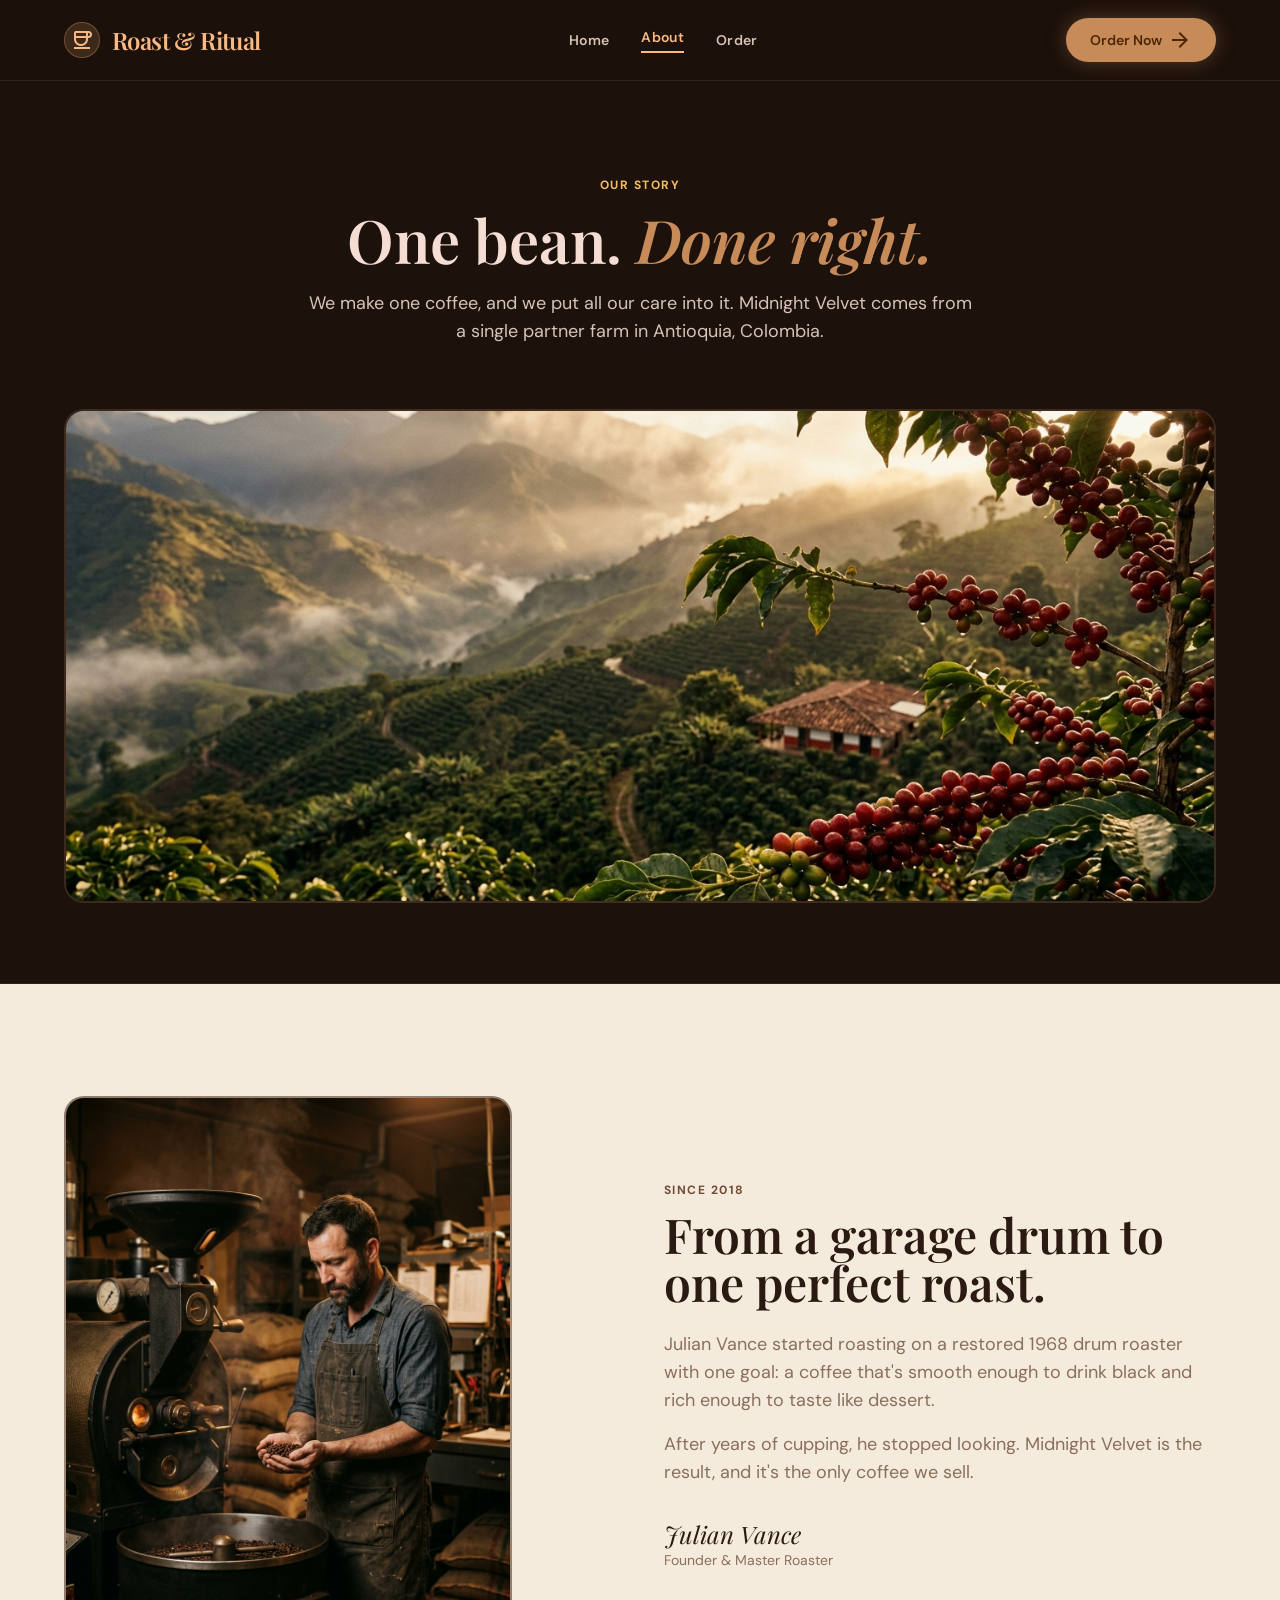
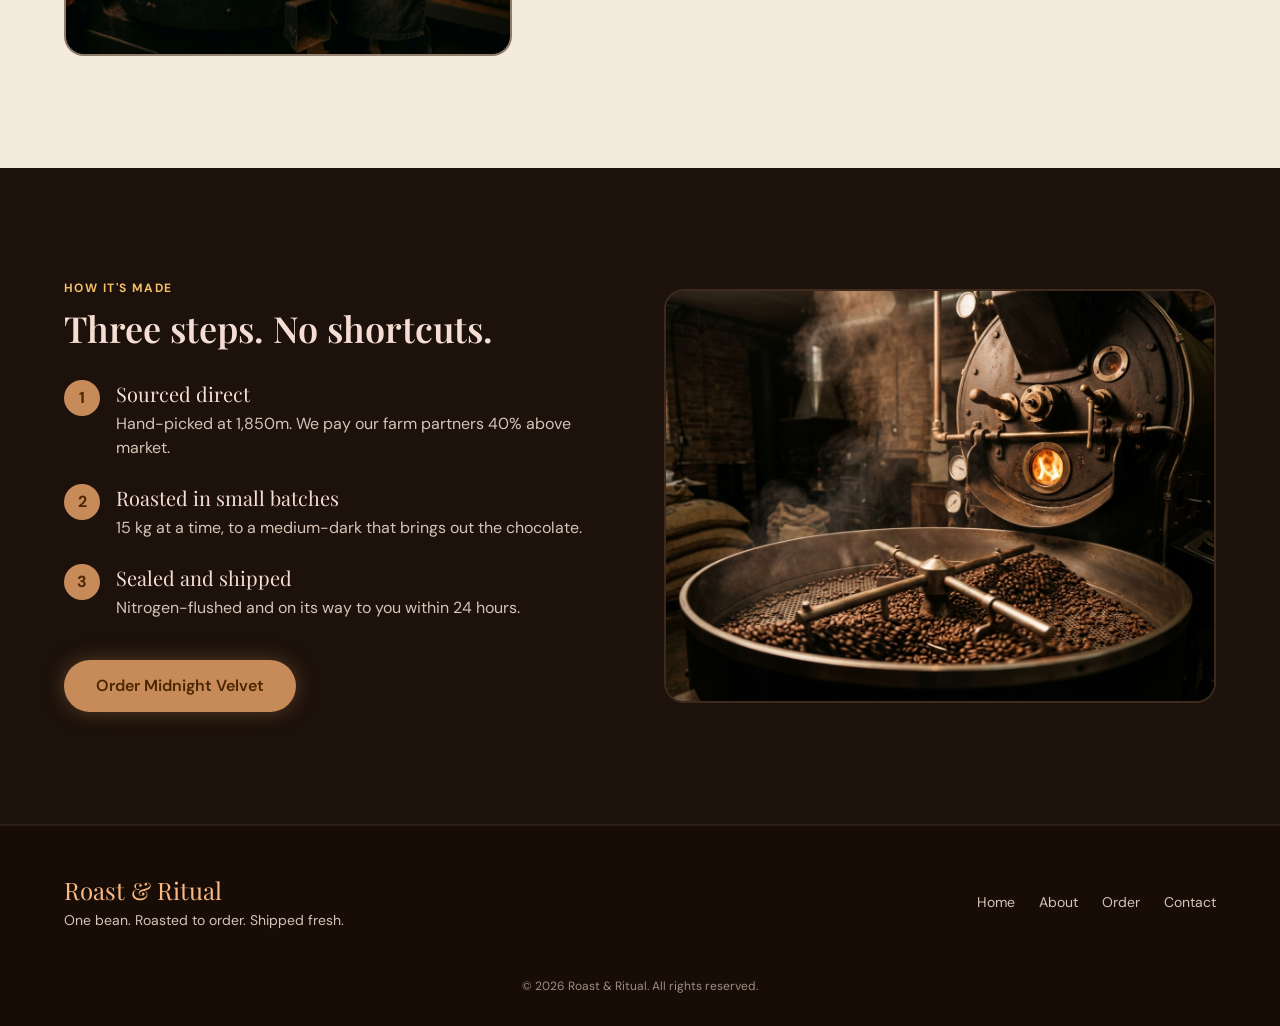
==== about.html @ 8981708a "abotu-page" ====
<!DOCTYPE html>
<html class="dark" lang="en">
<head>
  <meta charset="utf-8"/>
  <meta name="viewport" content="width=device-width, initial-scale=1.0"/>
  <title>About — Roast & Ritual</title>
  <meta name="description" content="The story behind Midnight Velvet: one farm partnership in Antioquia, Colombia, roasted in small batches."/>
  <link rel="preconnect" href="https://fonts.googleapis.com"/>
  <link rel="preconnect" href="https://fonts.gstatic.com" crossorigin=""/>
  <link href="https://fonts.googleapis.com/css2?family=DM+Sans:opsz,wght@9..40,400..700&amp;family=Playfair+Display:ital,wght@0,400..800;1,400..800&amp;display=swap" rel="stylesheet"/>
  <link href="https://fonts.googleapis.com/css2?family=Material+Symbols+Outlined:wght,FILL@100..700,0..1&amp;display=swap" rel="stylesheet"/>
  <link rel="stylesheet" href="css/styles.css"/>
  <script>document.documentElement.classList.add("js")</script>
</head>
<body class="bg-surface text-on-surface antialiased overflow-x-hidden">

  <header class="sticky top-0 z-50 bg-surface/85 backdrop-blur-md border-b border-outline-variant/40">
    <div class="max-w-[1200px] mx-auto px-6 h-20 flex items-center justify-between">
      <a class="flex items-center gap-3" href="index.html" aria-label="Roast &amp; Ritual home">
        <span class="w-9 h-9 rounded-full bg-primary-container/20 border border-primary-container/40 flex items-center justify-center">
          <span class="material-symbols-outlined text-primary text-2xl" aria-hidden="true">coffee</span>
        </span>
        <span class="font-serif text-2xl text-primary font-semibold tracking-tight">Roast &amp; Ritual</span>
      </a>
      <nav class="hidden md:flex items-center gap-8 text-sm font-semibold tracking-wide" aria-label="Main">
        <a class="text-on-surface-variant hover:text-secondary transition-colors" href="index.html">Home</a>
        <a class="text-primary border-b-2 border-primary pb-1" href="about.html" aria-current="page">About</a>
        <a class="text-on-surface-variant hover:text-secondary transition-colors" href="order.html">Order</a>
      </nav>
      <div class="flex items-center gap-3">
        <a class="hidden sm:flex bg-primary-container text-on-primary-container text-sm font-semibold px-6 py-2.5 rounded-full hover:bg-secondary transition-colors shadow-glow items-center gap-1.5" href="order.html">
          Order Now <span class="material-symbols-outlined text-base" aria-hidden="true">arrow_forward</span>
        </a>
        <button id="mobile-menu-btn" class="md:hidden p-2 text-on-surface-variant" aria-label="Open menu" aria-expanded="false" aria-controls="mobile-menu">
          <span class="material-symbols-outlined text-2xl" aria-hidden="true">menu</span>
        </button>
      </div>
    </div>
    <div id="mobile-menu" class="hidden md:hidden border-t border-outline-variant/40 px-6 pb-4 text-base font-semibold">
      <a class="block py-3 text-on-surface-variant" href="index.html">Home</a>
      <a class="block py-3 text-primary" href="about.html">About</a>
      <a class="block py-3 text-on-surface-variant" href="order.html">Order</a>
      <a class="mt-2 block text-center bg-primary-container text-on-primary-container px-6 py-3 rounded-full" href="order.html">Order Now</a>
    </div>
  </header>

  <main>
    <!-- HERO · Asset 1 -->
    <section class="border-b border-outline-variant/30">
      <div class="max-w-[1200px] mx-auto px-6 pt-16 lg:pt-24 pb-16 text-center reveal">
        <p class="text-xs font-bold tracking-[0.12em] uppercase text-secondary">Our story</p>
        <h1 class="font-serif text-5xl lg:text-6xl font-semibold mt-4">One bean. <em class="text-primary-container">Done right.</em></h1>
        <p class="text-lg text-on-surface-variant mt-5 max-w-2xl mx-auto">We make one coffee, and we put all our care into it. Midnight Velvet comes from a single partner farm in Antioquia, Colombia.</p>
      </div>
      <div class="max-w-[1200px] mx-auto px-6 pb-20 reveal">
        <div class="asset-slot aspect-[16/9] lg:aspect-[21/9] " data-asset="about-origin.jpg">
          <span class="asset-label"><span class="material-symbols-outlined" aria-hidden="true">landscape</span>[ASSET: about-origin.jpg]</span>
          <img class="asset-media" src="assets/about-origin.jpg" alt="Coffee farm in Antioquia, Colombia" loading="lazy"/>
        </div>
      </div>
    </section>

    <!-- STORY · Asset 2 -->
    <section class="bg-latte-cream text-deep-roast">
      <div class="max-w-[1200px] mx-auto px-6 py-20 lg:py-28 grid lg:grid-cols-2 gap-12 items-center">
        <div class="reveal">
          <div class="asset-slot aspect-[4/5] max-w-md mx-auto lg:mx-0 " data-asset="about-founder.jpg">
          <span class="asset-label"><span class="material-symbols-outlined" aria-hidden="true">person</span>[ASSET: about-founder.jpg]</span>
          <img class="asset-media" src="assets/about-founder.jpg" alt="Julian Vance, founder and master roaster" loading="lazy"/>
        </div>
        </div>
        <div class="reveal">
          <p class="text-xs font-bold tracking-[0.12em] uppercase text-mocha-brown">Since 2018</p>
          <h2 class="font-serif text-4xl lg:text-5xl font-semibold mt-3">From a garage drum to one perfect roast.</h2>
          <p class="mt-6 text-muted-mocha text-lg">Julian Vance started roasting on a restored 1968 drum roaster with one goal: a coffee that's smooth enough to drink black and rich enough to taste like dessert.</p>
          <p class="mt-4 text-muted-mocha text-lg">After years of cupping, he stopped looking. Midnight Velvet is the result, and it's the only coffee we sell.</p>
          <p class="font-serif italic text-2xl mt-8">Julian Vance</p>
          <p class="text-sm text-muted-mocha">Founder &amp; Master Roaster</p>
        </div>
      </div>
    </section>

    <!-- PROCESS · Asset 3 -->
    <section class="border-b border-outline-variant/30">
      <div class="max-w-[1200px] mx-auto px-6 py-20 lg:py-28 grid lg:grid-cols-2 gap-12 items-center">
        <div class="reveal lg:order-2">
          <div class="asset-slot aspect-[4/3] " data-asset="about-roast.jpg">
          <span class="asset-label"><span class="material-symbols-outlined" aria-hidden="true">local_fire_department</span>[ASSET: about-roast.jpg]</span>
          <img class="asset-media" src="assets/about-roast.jpg" alt="Freshly roasted beans in the drum roaster cooling tray" loading="lazy"/>
        </div>
        </div>
        <div class="reveal lg:order-1">
          <p class="text-xs font-bold tracking-[0.12em] uppercase text-secondary">How it's made</p>
          <h2 class="font-serif text-4xl font-semibold mt-3">Three steps. No shortcuts.</h2>
          <ol class="mt-8 space-y-6">
            <li class="flex gap-4"><span class="w-9 h-9 shrink-0 rounded-full bg-primary-container text-on-primary-container font-bold flex items-center justify-center">1</span><div><h3 class="font-serif text-xl">Sourced direct</h3><p class="text-on-surface-variant mt-1">Hand-picked at 1,850m. We pay our farm partners 40% above market.</p></div></li>
            <li class="flex gap-4"><span class="w-9 h-9 shrink-0 rounded-full bg-primary-container text-on-primary-container font-bold flex items-center justify-center">2</span><div><h3 class="font-serif text-xl">Roasted in small batches</h3><p class="text-on-surface-variant mt-1">15 kg at a time, to a medium-dark that brings out the chocolate.</p></div></li>
            <li class="flex gap-4"><span class="w-9 h-9 shrink-0 rounded-full bg-primary-container text-on-primary-container font-bold flex items-center justify-center">3</span><div><h3 class="font-serif text-xl">Sealed and shipped</h3><p class="text-on-surface-variant mt-1">Nitrogen-flushed and on its way to you within 24 hours.</p></div></li>
          </ol>
          <a class="inline-flex mt-10 bg-primary-container text-on-primary-container font-semibold px-8 py-3.5 rounded-full hover:bg-secondary transition-colors shadow-glow" href="order.html">Order Midnight Velvet</a>
        </div>
      </div>
    </section>
  </main>

  <footer class="bg-surface-container-lowest border-t border-outline-variant/30">
    <div class="max-w-[1200px] mx-auto px-6 py-12 flex flex-col md:flex-row gap-8 md:items-center md:justify-between">
      <div>
        <p class="font-serif text-2xl text-primary">Roast &amp; Ritual</p>
        <p class="text-sm text-on-surface-variant mt-1">One bean. Roasted to order. Shipped fresh.</p>
      </div>
      <nav class="flex gap-6 text-sm text-on-surface-variant" aria-label="Footer">
        <a class="hover:text-secondary" href="index.html">Home</a>
        <a class="hover:text-secondary" href="about.html">About</a>
        <a class="hover:text-secondary" href="order.html">Order</a>
        <a class="hover:text-secondary" href="mailto:hello@roastandritual.com">Contact</a>
      </nav>
    </div>
    <p class="text-center text-xs text-outline pb-8">© <span data-year>2026</span> Roast &amp; Ritual. All rights reserved.</p>
  </footer>
  <script src="js/main.js"></script>
</body>
</html>
---- css/styles.css ----
*,:after,:before{--tw-border-spacing-x:0;--tw-border-spacing-y:0;--tw-translate-x:0;--tw-translate-y:0;--tw-rotate:0;--tw-skew-x:0;--tw-skew-y:0;--tw-scale-x:1;--tw-scale-y:1;--tw-pan-x: ;--tw-pan-y: ;--tw-pinch-zoom: ;--tw-scroll-snap-strictness:proximity;--tw-gradient-from-position: ;--tw-gradient-via-position: ;--tw-gradient-to-position: ;--tw-ordinal: ;--tw-slashed-zero: ;--tw-numeric-figure: ;--tw-numeric-spacing: ;--tw-numeric-fraction: ;--tw-ring-inset: ;--tw-ring-offset-width:0px;--tw-ring-offset-color:#fff;--tw-ring-color:rgba(59,130,246,.5);--tw-ring-offset-shadow:0 0 #0000;--tw-ring-shadow:0 0 #0000;--tw-shadow:0 0 #0000;--tw-shadow-colored:0 0 #0000;--tw-blur: ;--tw-brightness: ;--tw-contrast: ;--tw-grayscale: ;--tw-hue-rotate: ;--tw-invert: ;--tw-saturate: ;--tw-sepia: ;--tw-drop-shadow: ;--tw-backdrop-blur: ;--tw-backdrop-brightness: ;--tw-backdrop-contrast: ;--tw-backdrop-grayscale: ;--tw-backdrop-hue-rotate: ;--tw-backdrop-invert: ;--tw-backdrop-opacity: ;--tw-backdrop-saturate: ;--tw-backdrop-sepia: ;--tw-contain-size: ;--tw-contain-layout: ;--tw-contain-paint: ;--tw-contain-style: }::backdrop{--tw-border-spacing-x:0;--tw-border-spacing-y:0;--tw-translate-x:0;--tw-translate-y:0;--tw-rotate:0;--tw-skew-x:0;--tw-skew-y:0;--tw-scale-x:1;--tw-scale-y:1;--tw-pan-x: ;--tw-pan-y: ;--tw-pinch-zoom: ;--tw-scroll-snap-strictness:proximity;--tw-gradient-from-position: ;--tw-gradient-via-position: ;--tw-gradient-to-position: ;--tw-ordinal: ;--tw-slashed-zero: ;--tw-numeric-figure: ;--tw-numeric-spacing: ;--tw-numeric-fraction: ;--tw-ring-inset: ;--tw-ring-offset-width:0px;--tw-ring-offset-color:#fff;--tw-ring-color:rgba(59,130,246,.5);--tw-ring-offset-shadow:0 0 #0000;--tw-ring-shadow:0 0 #0000;--tw-shadow:0 0 #0000;--tw-shadow-colored:0 0 #0000;--tw-blur: ;--tw-brightness: ;--tw-contrast: ;--tw-grayscale: ;--tw-hue-rotate: ;--tw-invert: ;--tw-saturate: ;--tw-sepia: ;--tw-drop-shadow: ;--tw-backdrop-blur: ;--tw-backdrop-brightness: ;--tw-backdrop-contrast: ;--tw-backdrop-grayscale: ;--tw-backdrop-hue-rotate: ;--tw-backdrop-invert: ;--tw-backdrop-opacity: ;--tw-backdrop-saturate: ;--tw-backdrop-sepia: ;--tw-contain-size: ;--tw-contain-layout: ;--tw-contain-paint: ;--tw-contain-style: }/*! tailwindcss v3.4.19 | MIT License | https://tailwindcss.com*/*,:after,:before{box-sizing:border-box;border:0 solid #e5e7eb}:after,:before{--tw-content:""}:host,html{line-height:1.5;-webkit-text-size-adjust:100%;-moz-tab-size:4;-o-tab-size:4;tab-size:4;font-family:DM Sans,sans-serif;font-feature-settings:normal;font-variation-settings:normal;-webkit-tap-highlight-color:transparent}body{margin:0;line-height:inherit}hr{height:0;color:inherit;border-top-width:1px}abbr:where([title]){-webkit-text-decoration:underline dotted;text-decoration:underline dotted}h1,h2,h3,h4,h5,h6{font-size:inherit;font-weight:inherit}a{color:inherit;text-decoration:inherit}b,strong{font-weight:bolder}code,kbd,pre,samp{font-family:ui-monospace,SFMono-Regular,Menlo,Monaco,Consolas,Liberation Mono,Courier New,monospace;font-feature-settings:normal;font-variation-settings:normal;font-size:1em}small{font-size:80%}sub,sup{font-size:75%;line-height:0;position:relative;vertical-align:baseline}sub{bottom:-.25em}sup{top:-.5em}table{text-indent:0;border-color:inherit;border-collapse:collapse}button,input,optgroup,select,textarea{font-family:inherit;font-feature-settings:inherit;font-variation-settings:inherit;font-size:100%;font-weight:inherit;line-height:inherit;letter-spacing:inherit;color:inherit;margin:0;padding:0}button,select{text-transform:none}button,input:where([type=button]),input:where([type=reset]),input:where([type=submit]){-webkit-appearance:button;background-color:transparent;background-image:none}:-moz-focusring{outline:auto}:-moz-ui-invalid{box-shadow:none}progress{vertical-align:baseline}::-webkit-inner-spin-button,::-webkit-outer-spin-button{height:auto}[type=search]{-webkit-appearance:textfield;outline-offset:-2px}::-webkit-search-decoration{-webkit-appearance:none}::-webkit-file-upload-button{-webkit-appearance:button;font:inherit}summary{display:list-item}blockquote,dd,dl,figure,h1,h2,h3,h4,h5,h6,hr,p,pre{margin:0}fieldset{margin:0}fieldset,legend{padding:0}menu,ol,ul{list-style:none;margin:0;padding:0}dialog{padding:0}textarea{resize:vertical}input::-moz-placeholder,textarea::-moz-placeholder{opacity:1;color:#9ca3af}input::placeholder,textarea::placeholder{opacity:1;color:#9ca3af}[role=button],button{cursor:pointer}:disabled{cursor:default}audio,canvas,embed,iframe,img,object,svg,video{display:block;vertical-align:middle}img,video{max-width:100%;height:auto}[hidden]:where(:not([hidden=until-found])){display:none}input:where(:not([type])),input:where([type=date]),input:where([type=datetime-local]),input:where([type=email]),input:where([type=month]),input:where([type=number]),input:where([type=password]),input:where([type=search]),input:where([type=tel]),input:where([type=text]),input:where([type=time]),input:where([type=url]),input:where([type=week]),select,select:where([multiple]),textarea{-webkit-appearance:none;-moz-appearance:none;appearance:none;background-color:#fff;border-color:#6b7280;border-width:1px;border-radius:0;padding:.5rem .75rem;font-size:1rem;line-height:1.5rem;--tw-shadow:0 0 #0000}input:where(:not([type])):focus,input:where([type=date]):focus,input:where([type=datetime-local]):focus,input:where([type=email]):focus,input:where([type=month]):focus,input:where([type=number]):focus,input:where([type=password]):focus,input:where([type=search]):focus,input:where([type=tel]):focus,input:where([type=text]):focus,input:where([type=time]):focus,input:where([type=url]):focus,input:where([type=week]):focus,select:focus,select:where([multiple]):focus,textarea:focus{outline:2px solid transparent;outline-offset:2px;--tw-ring-inset:var(--tw-empty,/*!*/ /*!*/);--tw-ring-offset-width:0px;--tw-ring-offset-color:#fff;--tw-ring-color:#2563eb;--tw-ring-offset-shadow:var(--tw-ring-inset) 0 0 0 var(--tw-ring-offset-width) var(--tw-ring-offset-color);--tw-ring-shadow:var(--tw-ring-inset) 0 0 0 calc(1px + var(--tw-ring-offset-width)) var(--tw-ring-color);box-shadow:var(--tw-ring-offset-shadow),var(--tw-ring-shadow),var(--tw-shadow);border-color:#2563eb}input::-moz-placeholder,textarea::-moz-placeholder{color:#6b7280;opacity:1}input::placeholder,textarea::placeholder{color:#6b7280;opacity:1}::-webkit-datetime-edit-fields-wrapper{padding:0}::-webkit-date-and-time-value{min-height:1.5em;text-align:inherit}::-webkit-datetime-edit{display:inline-flex}::-webkit-datetime-edit,::-webkit-datetime-edit-day-field,::-webkit-datetime-edit-hour-field,::-webkit-datetime-edit-meridiem-field,::-webkit-datetime-edit-millisecond-field,::-webkit-datetime-edit-minute-field,::-webkit-datetime-edit-month-field,::-webkit-datetime-edit-second-field,::-webkit-datetime-edit-year-field{padding-top:0;padding-bottom:0}select{background-image:url("data:image/svg+xml;charset=utf-8,%3Csvg xmlns='http://www.w3.org/2000/svg' fill='none' viewBox='0 0 20 20'%3E%3Cpath stroke='%236b7280' stroke-linecap='round' stroke-linejoin='round' stroke-width='1.5' d='m6 8 4 4 4-4'/%3E%3C/svg%3E");background-position:right .5rem center;background-repeat:no-repeat;background-size:1.5em 1.5em;padding-right:2.5rem;-webkit-print-color-adjust:exact;print-color-adjust:exact}select:where([multiple]),select:where([size]:not([size="1"])){background-image:none;background-position:0 0;background-repeat:unset;background-size:initial;padding-right:.75rem;-webkit-print-color-adjust:unset;print-color-adjust:unset}input:where([type=checkbox]),input:where([type=radio]){-webkit-appearance:none;-moz-appearance:none;appearance:none;padding:0;-webkit-print-color-adjust:exact;print-color-adjust:exact;display:inline-block;vertical-align:middle;background-origin:border-box;-webkit-user-select:none;-moz-user-select:none;user-select:none;flex-shrink:0;height:1rem;width:1rem;color:#2563eb;background-color:#fff;border-color:#6b7280;border-width:1px;--tw-shadow:0 0 #0000}input:where([type=checkbox]){border-radius:0}input:where([type=radio]){border-radius:100%}input:where([type=checkbox]):focus,input:where([type=radio]):focus{outline:2px solid transparent;outline-offset:2px;--tw-ring-inset:var(--tw-empty,/*!*/ /*!*/);--tw-ring-offset-width:2px;--tw-ring-offset-color:#fff;--tw-ring-color:#2563eb;--tw-ring-offset-shadow:var(--tw-ring-inset) 0 0 0 var(--tw-ring-offset-width) var(--tw-ring-offset-color);--tw-ring-shadow:var(--tw-ring-inset) 0 0 0 calc(2px + var(--tw-ring-offset-width)) var(--tw-ring-color);box-shadow:var(--tw-ring-offset-shadow),var(--tw-ring-shadow),var(--tw-shadow)}input:where([type=checkbox]):checked,input:where([type=radio]):checked{border-color:transparent;background-color:currentColor;background-size:100% 100%;background-position:50%;background-repeat:no-repeat}input:where([type=checkbox]):checked{background-image:url("data:image/svg+xml;charset=utf-8,%3Csvg xmlns='http://www.w3.org/2000/svg' fill='%23fff' viewBox='0 0 16 16'%3E%3Cpath d='M12.207 4.793a1 1 0 0 1 0 1.414l-5 5a1 1 0 0 1-1.414 0l-2-2a1 1 0 0 1 1.414-1.414L6.5 9.086l4.293-4.293a1 1 0 0 1 1.414 0'/%3E%3C/svg%3E")}@media (forced-colors:active) {input:where([type=checkbox]):checked{-webkit-appearance:auto;-moz-appearance:auto;appearance:auto}}input:where([type=radio]):checked{background-image:url("data:image/svg+xml;charset=utf-8,%3Csvg xmlns='http://www.w3.org/2000/svg' fill='%23fff' viewBox='0 0 16 16'%3E%3Ccircle cx='8' cy='8' r='3'/%3E%3C/svg%3E")}@media (forced-colors:active) {input:where([type=radio]):checked{-webkit-appearance:auto;-moz-appearance:auto;appearance:auto}}input:where([type=checkbox]):checked:focus,input:where([type=checkbox]):checked:hover,input:where([type=radio]):checked:focus,input:where([type=radio]):checked:hover{border-color:transparent;background-color:currentColor}input:where([type=checkbox]):indeterminate{background-image:url("data:image/svg+xml;charset=utf-8,%3Csvg xmlns='http://www.w3.org/2000/svg' fill='none' viewBox='0 0 16 16'%3E%3Cpath stroke='%23fff' stroke-linecap='round' stroke-linejoin='round' stroke-width='2' d='M4 8h8'/%3E%3C/svg%3E");border-color:transparent;background-color:currentColor;background-size:100% 100%;background-position:50%;background-repeat:no-repeat}@media (forced-colors:active) {input:where([type=checkbox]):indeterminate{-webkit-appearance:auto;-moz-appearance:auto;appearance:auto}}input:where([type=checkbox]):indeterminate:focus,input:where([type=checkbox]):indeterminate:hover{border-color:transparent;background-color:currentColor}input:where([type=file]){background:unset;border-color:inherit;border-width:0;border-radius:0;padding:0;font-size:unset;line-height:inherit}input:where([type=file]):focus{outline:1px solid ButtonText;outline:1px auto -webkit-focus-ring-color}.sr-only{position:absolute;width:1px;height:1px;padding:0;margin:-1px;overflow:hidden;clip:rect(0,0,0,0);white-space:nowrap;border-width:0}.pointer-events-none{pointer-events:none}.fixed{position:fixed}.absolute{position:absolute}.relative{position:relative}.sticky{position:sticky}.inset-0{inset:0}.-top-2\.5{top:-.625rem}.-top-40{top:-10rem}.left-1\/2{left:50%}.left-1\/4{left:25%}.top-0{top:0}.z-50{z-index:50}.z-\[60\]{z-index:60}.mx-auto{margin-left:auto;margin-right:auto}.mt-1{margin-top:.25rem}.mt-1\.5{margin-top:.375rem}.mt-10{margin-top:2.5rem}.mt-12{margin-top:3rem}.mt-14{margin-top:3.5rem}.mt-2{margin-top:.5rem}.mt-3{margin-top:.75rem}.mt-4{margin-top:1rem}.mt-5{margin-top:1.25rem}.mt-6{margin-top:1.5rem}.mt-8{margin-top:2rem}.block{display:block}.flex{display:flex}.inline-flex{display:inline-flex}.grid{display:grid}.hidden{display:none}.aspect-\[16\/9\]{aspect-ratio:16/9}.aspect-\[4\/3\]{aspect-ratio:4/3}.aspect-\[4\/5\]{aspect-ratio:4/5}.aspect-square{aspect-ratio:1/1}.h-2\.5{height:.625rem}.h-20{height:5rem}.h-5{height:1.25rem}.h-9{height:2.25rem}.h-\[640px\]{height:640px}.max-h-\[78vh\]{max-height:78vh}.w-2\.5{width:.625rem}.w-6{width:1.5rem}.w-9{width:2.25rem}.w-\[640px\]{width:640px}.w-full{width:100%}.max-w-2xl{max-width:42rem}.max-w-\[1200px\]{max-width:1200px}.max-w-md{max-width:28rem}.max-w-sm{max-width:24rem}.shrink-0{flex-shrink:0}.-translate-x-1\/2{--tw-translate-x:-50%;transform:translate(var(--tw-translate-x),var(--tw-translate-y)) rotate(var(--tw-rotate)) skewX(var(--tw-skew-x)) skewY(var(--tw-skew-y)) scaleX(var(--tw-scale-x)) scaleY(var(--tw-scale-y))}.grid-cols-2{grid-template-columns:repeat(2,minmax(0,1fr))}.grid-cols-3{grid-template-columns:repeat(3,minmax(0,1fr))}.flex-col{flex-direction:column}.flex-wrap{flex-wrap:wrap}.items-center{align-items:center}.items-baseline{align-items:baseline}.justify-center{justify-content:center}.justify-between{justify-content:space-between}.gap-1{gap:.25rem}.gap-1\.5{gap:.375rem}.gap-10{gap:2.5rem}.gap-12{gap:3rem}.gap-2{gap:.5rem}.gap-3{gap:.75rem}.gap-4{gap:1rem}.gap-6{gap:1.5rem}.gap-8{gap:2rem}.space-y-3>:not([hidden])~:not([hidden]){--tw-space-y-reverse:0;margin-top:calc(.75rem*(1 - var(--tw-space-y-reverse)));margin-bottom:calc(.75rem*var(--tw-space-y-reverse))}.space-y-6>:not([hidden])~:not([hidden]){--tw-space-y-reverse:0;margin-top:calc(1.5rem*(1 - var(--tw-space-y-reverse)));margin-bottom:calc(1.5rem*var(--tw-space-y-reverse))}.space-y-8>:not([hidden])~:not([hidden]){--tw-space-y-reverse:0;margin-top:calc(2rem*(1 - var(--tw-space-y-reverse)));margin-bottom:calc(2rem*var(--tw-space-y-reverse))}.overflow-hidden{overflow:hidden}.overflow-x-hidden{overflow-x:hidden}.rounded-card{border-radius:20px}.rounded-full{border-radius:9999px}.border{border-width:1px}.border-2{border-width:2px}.border-b{border-bottom-width:1px}.border-b-2{border-bottom-width:2px}.border-t{border-top-width:1px}.border-caramel-gold{--tw-border-opacity:1;border-color:rgb(198 139 89/var(--tw-border-opacity,1))}.border-mocha-brown\/15{border-color:rgba(111,78,55,.15)}.border-mocha-brown\/20{border-color:rgba(111,78,55,.2)}.border-outline-variant{--tw-border-opacity:1;border-color:rgb(81 68 59/var(--tw-border-opacity,1))}.border-outline-variant\/30{border-color:rgba(81,68,59,.3)}.border-outline-variant\/40{border-color:rgba(81,68,59,.4)}.border-primary{--tw-border-opacity:1;border-color:rgb(250 185 131/var(--tw-border-opacity,1))}.border-primary-container\/40{border-color:rgba(198,139,89,.4)}.border-secondary\/30{border-color:hsla(38,86%,67%,.3)}.bg-caramel-gold{--tw-bg-opacity:1;background-color:rgb(198 139 89/var(--tw-bg-opacity,1))}.bg-crema-white{--tw-bg-opacity:1;background-color:rgb(250 246 240/var(--tw-bg-opacity,1))}.bg-dark-chocolate{--tw-bg-opacity:1;background-color:rgb(59 36 24/var(--tw-bg-opacity,1))}.bg-deep-roast{--tw-bg-opacity:1;background-color:rgb(43 26 18/var(--tw-bg-opacity,1))}.bg-latte-cream{--tw-bg-opacity:1;background-color:rgb(245 235 221/var(--tw-bg-opacity,1))}.bg-mocha-brown\/25{background-color:rgba(111,78,55,.25)}.bg-primary-container{--tw-bg-opacity:1;background-color:rgb(198 139 89/var(--tw-bg-opacity,1))}.bg-primary-container\/10{background-color:rgba(198,139,89,.1)}.bg-primary-container\/20{background-color:rgba(198,139,89,.2)}.bg-surface{--tw-bg-opacity:1;background-color:rgb(28 17 11/var(--tw-bg-opacity,1))}.bg-surface-container{--tw-bg-opacity:1;background-color:rgb(42 29 22/var(--tw-bg-opacity,1))}.bg-surface-container-lowest{--tw-bg-opacity:1;background-color:rgb(23 12 6/var(--tw-bg-opacity,1))}.bg-surface-container-lowest\/80{background-color:rgba(23,12,6,.8)}.bg-surface\/85{background-color:rgba(28,17,11,.85)}.p-1{padding:.25rem}.p-2{padding:.5rem}.p-4{padding:1rem}.p-6{padding:1.5rem}.p-8{padding:2rem}.px-10{padding-left:2.5rem;padding-right:2.5rem}.px-2{padding-left:.5rem;padding-right:.5rem}.px-3{padding-left:.75rem;padding-right:.75rem}.px-4{padding-left:1rem;padding-right:1rem}.px-6{padding-left:1.5rem;padding-right:1.5rem}.px-8{padding-left:2rem;padding-right:2rem}.py-0\.5{padding-top:.125rem;padding-bottom:.125rem}.py-1{padding-top:.25rem;padding-bottom:.25rem}.py-1\.5{padding-top:.375rem;padding-bottom:.375rem}.py-12{padding-top:3rem;padding-bottom:3rem}.py-16{padding-top:4rem;padding-bottom:4rem}.py-2\.5{padding-top:.625rem;padding-bottom:.625rem}.py-20{padding-top:5rem;padding-bottom:5rem}.py-3{padding-top:.75rem;padding-bottom:.75rem}.py-3\.5{padding-top:.875rem;padding-bottom:.875rem}.py-4{padding-top:1rem;padding-bottom:1rem}.py-6{padding-top:1.5rem;padding-bottom:1.5rem}.pb-1{padding-bottom:.25rem}.pb-16{padding-bottom:4rem}.pb-20{padding-bottom:5rem}.pb-4{padding-bottom:1rem}.pb-6{padding-bottom:1.5rem}.pb-8{padding-bottom:2rem}.pt-16{padding-top:4rem}.pt-6{padding-top:1.5rem}.text-center{text-align:center}.font-serif{font-family:Playfair Display,serif}.text-2xl{font-size:1.5rem;line-height:2rem}.text-3xl{font-size:1.875rem;line-height:2.25rem}.text-4xl{font-size:2.25rem;line-height:2.5rem}.text-5xl{font-size:3rem;line-height:1}.text-6xl{font-size:3.75rem;line-height:1}.text-\[10px\]{font-size:10px}.text-base{font-size:1rem;line-height:1.5rem}.text-lg{font-size:1.125rem;line-height:1.75rem}.text-sm{font-size:.875rem;line-height:1.25rem}.text-xl{font-size:1.25rem;line-height:1.75rem}.text-xs{font-size:.75rem;line-height:1rem}.font-bold{font-weight:700}.font-semibold{font-weight:600}.uppercase{text-transform:uppercase}.italic{font-style:italic}.leading-\[1\.05\]{line-height:1.05}.tracking-\[0\.12em\]{letter-spacing:.12em}.tracking-tight{letter-spacing:-.025em}.tracking-wide{letter-spacing:.025em}.tracking-wider{letter-spacing:.05em}.text-deep-roast{--tw-text-opacity:1;color:rgb(43 26 18/var(--tw-text-opacity,1))}.text-error{--tw-text-opacity:1;color:rgb(255 180 171/var(--tw-text-opacity,1))}.text-mocha-brown{--tw-text-opacity:1;color:rgb(111 78 55/var(--tw-text-opacity,1))}.text-muted-mocha{--tw-text-opacity:1;color:rgb(138 111 92/var(--tw-text-opacity,1))}.text-on-primary-container{--tw-text-opacity:1;color:rgb(76 38 0/var(--tw-text-opacity,1))}.text-on-surface{--tw-text-opacity:1;color:rgb(246 221 211/var(--tw-text-opacity,1))}.text-on-surface-variant{--tw-text-opacity:1;color:rgb(214 195 182/var(--tw-text-opacity,1))}.text-outline{--tw-text-opacity:1;color:rgb(158 142 130/var(--tw-text-opacity,1))}.text-primary{--tw-text-opacity:1;color:rgb(250 185 131/var(--tw-text-opacity,1))}.text-primary-container{--tw-text-opacity:1;color:rgb(198 139 89/var(--tw-text-opacity,1))}.text-secondary{--tw-text-opacity:1;color:rgb(243 190 101/var(--tw-text-opacity,1))}.text-warm-ivory{--tw-text-opacity:1;color:rgb(243 233 220/var(--tw-text-opacity,1))}.antialiased{-webkit-font-smoothing:antialiased;-moz-osx-font-smoothing:grayscale}.shadow-glow{--tw-shadow:0 0 20px rgba(198,139,89,.35);--tw-shadow-colored:0 0 20px var(--tw-shadow-color)}.shadow-glow,.shadow-level-3{box-shadow:var(--tw-ring-offset-shadow,0 0 #0000),var(--tw-ring-shadow,0 0 #0000),var(--tw-shadow)}.shadow-level-3{--tw-shadow:0 24px 48px -8px rgba(10,5,3,.65);--tw-shadow-colored:0 24px 48px -8px var(--tw-shadow-color)}.blur-\[140px\]{--tw-blur:blur(140px)}.blur-\[140px\],.filter{filter:var(--tw-blur) var(--tw-brightness) var(--tw-contrast) var(--tw-grayscale) var(--tw-hue-rotate) var(--tw-invert) var(--tw-saturate) var(--tw-sepia) var(--tw-drop-shadow)}.backdrop-blur-md{--tw-backdrop-blur:blur(12px);-webkit-backdrop-filter:var(--tw-backdrop-blur) var(--tw-backdrop-brightness) var(--tw-backdrop-contrast) var(--tw-backdrop-grayscale) var(--tw-backdrop-hue-rotate) var(--tw-backdrop-invert) var(--tw-backdrop-opacity) var(--tw-backdrop-saturate) var(--tw-backdrop-sepia);backdrop-filter:var(--tw-backdrop-blur) var(--tw-backdrop-brightness) var(--tw-backdrop-contrast) var(--tw-backdrop-grayscale) var(--tw-backdrop-hue-rotate) var(--tw-backdrop-invert) var(--tw-backdrop-opacity) var(--tw-backdrop-saturate) var(--tw-backdrop-sepia)}.transition-colors{transition-property:color,background-color,border-color,text-decoration-color,fill,stroke;transition-timing-function:cubic-bezier(.4,0,.2,1);transition-duration:.15s}:root{--color-espresso-black:#1e120c;--color-dark-chocolate:#3b2418;--color-mocha-brown:#6f4e37;--color-caramel-gold:#c68b59;--color-roasted-honey:#d4a24c;--color-latte-cream:#f5ebdd;--color-crema-white:#faf6f0;--color-warm-ivory:#f3e9dc;--color-deep-roast:#2b1a12;--color-muted-mocha:#8a6f5c;--color-surface:#1c110b;--color-surface-dim:#1c110b;--color-surface-bright:#45362f;--color-surface-container-lowest:#170c06;--color-surface-container-low:#251912;--color-surface-container:#2a1d16;--color-surface-container-high:#352720;--color-surface-container-highest:#41312a;--color-on-surface:#f6ddd3;--color-on-surface-variant:#d6c3b6;--color-outline:#9e8e82;--color-outline-variant:#51443b;--color-primary:#fab983;--color-primary-container:#c68b59;--color-on-primary-container:#4c2600;--color-secondary:#f3be65;--color-secondary-container:#7e5700;--color-on-secondary-container:#ffd28a;--color-tertiary:#eabda0;--color-tertiary-container:#b88f74;--font-heading:"Playfair Display",serif;--font-body:"DM Sans",sans-serif;--shadow-level-1-light:0 8px 24px -2px rgba(43,26,18,.08);--shadow-level-2-dark:0 12px 32px -4px rgba(12,7,4,.45);--shadow-level-3-floating:0 24px 48px -8px rgba(10,5,3,.65);--shadow-primary-glow:0 0 20px rgba(198,139,89,.35);--shadow-primary-glow-hover:0 0 30px rgba(198,139,89,.55);--radius-card:20px;--radius-pill:9999px;--radius-input:12px}html{scroll-behavior:smooth}body,html{font-family:var(--font-body)}body{background-color:var(--color-surface);color:var(--color-on-surface);-webkit-font-smoothing:antialiased;-moz-osx-font-smoothing:grayscale}::-moz-selection{background-color:var(--color-primary-container);color:#170c06}::selection{background-color:var(--color-primary-container);color:#170c06}.material-symbols-outlined{font-family:Material Symbols Outlined;font-weight:400;font-style:normal;font-size:24px;line-height:1;letter-spacing:normal;text-transform:none;display:inline-block;white-space:nowrap;word-wrap:normal;direction:ltr;-webkit-font-feature-settings:"liga";-webkit-font-smoothing:antialiased;vertical-align:middle;font-variation-settings:"FILL" 0,"wght" 400,"GRAD" 0,"opsz" 24}.material-symbols-fill{font-variation-settings:"FILL" 1,"wght" 500,"GRAD" 0,"opsz" 24}@keyframes floatSlow{0%,to{transform:translateY(0)}50%{transform:translateY(-6px)}}@keyframes pulseGlow{0%,to{opacity:.35;transform:scale(1)}50%{opacity:.65;transform:scale(1.05)}}.animate-float{animation:floatSlow 4s ease-in-out infinite}.animate-glow{animation:pulseGlow 6s ease-in-out infinite}.btn-primary{display:inline-flex;align-items:center;justify-content:center;gap:.5rem;border-radius:var(--radius-pill);background-color:var(--color-caramel-gold);color:var(--color-espresso-black);font-family:var(--font-body);font-size:14px;font-weight:600;line-height:18px;letter-spacing:.04em;padding:14px 28px;transition:all .2s cubic-bezier(.4,0,.2,1);box-shadow:0 4px 16px rgba(198,139,89,.3);text-decoration:none;cursor:pointer}.btn-primary:hover{background-color:var(--color-roasted-honey);box-shadow:var(--shadow-primary-glow-hover);transform:translateY(-1px)}.btn-primary:active{transform:scale(.98)}.btn-secondary{display:inline-flex;align-items:center;justify-content:center;gap:.5rem;border-radius:var(--radius-pill);background-color:transparent;border:1.5px solid var(--color-mocha-brown);color:var(--color-warm-ivory);font-family:var(--font-body);font-size:14px;font-weight:600;line-height:18px;letter-spacing:.04em;padding:13px 26px;transition:all .2s cubic-bezier(.4,0,.2,1);text-decoration:none;cursor:pointer}.btn-secondary:hover{border-color:var(--color-caramel-gold);color:var(--color-caramel-gold);background-color:rgba(198,139,89,.08)}.btn-secondary:active{transform:scale(.98)}.btn-secondary-light{display:inline-flex;align-items:center;justify-content:center;gap:.5rem;border-radius:var(--radius-pill);background-color:transparent;border:1.5px solid rgba(111,78,55,.35);color:var(--color-deep-roast);font-family:var(--font-body);font-size:14px;font-weight:600;line-height:18px;letter-spacing:.04em;padding:13px 26px;transition:all .2s cubic-bezier(.4,0,.2,1);text-decoration:none;cursor:pointer}.btn-secondary-light:hover{border-color:var(--color-caramel-gold);color:var(--color-caramel-gold);background-color:rgba(198,139,89,.08)}.card-dark{background-color:var(--color-dark-chocolate);border-radius:var(--radius-card);border:1px solid rgba(111,78,55,.4);padding:24px;transition:all .3s ease;box-shadow:var(--shadow-level-2-dark)}.card-dark:hover{box-shadow:0 16px 36px -4px rgba(12,7,4,.6);transform:translateY(-2px);border-color:rgba(198,139,89,.45)}.card-light{background-color:var(--color-crema-white);border-radius:var(--radius-card);border:1px solid rgba(111,78,55,.15);padding:24px;transition:all .3s ease;box-shadow:var(--shadow-level-1-light);color:var(--color-deep-roast)}.card-light:hover{box-shadow:0 16px 32px -4px rgba(43,26,18,.12);transform:translateY(-2px);border-color:rgba(198,139,89,.4)}.chip-note-dark{border-radius:var(--radius-pill);background-color:rgba(111,78,55,.25);border:1px solid rgba(198,139,89,.3);color:var(--color-warm-ivory)}.chip-note-dark,.chip-note-light{display:inline-flex;align-items:center;font-family:var(--font-body);font-size:11px;font-weight:700;line-height:14px;letter-spacing:.08em;padding:6px 14px}.chip-note-light{border-radius:var(--radius-pill);background-color:rgba(111,78,55,.08);border:1px solid rgba(111,78,55,.18);color:var(--color-deep-roast)}.roast-meter{display:flex;align-items:center;gap:.375rem}.roast-meter-pip{width:10px;height:10px;border-radius:9999px;display:inline-block;transition:all .2s ease}.roast-meter-pip.active{background-color:var(--color-roasted-honey);box-shadow:0 0 8px rgba(212,162,76,.4)}.roast-meter-pip.inactive{background-color:transparent;border:1px solid rgba(111,78,55,.4)}.section-light{background-color:var(--color-latte-cream);color:var(--color-deep-roast)}.section-dark{background-color:var(--color-surface);color:var(--color-on-surface)}.asset-slot{position:relative;overflow:hidden;border-radius:var(--radius-card);border:2px dashed rgba(198,139,89,.45);background:radial-gradient(circle at center,rgba(198,139,89,.08) 0,rgba(30,18,12,.4) 100%);display:flex;align-items:center;justify-content:center;transition:all .3s ease}.asset-slot:hover{border-color:var(--color-caramel-gold);box-shadow:0 0 24px rgba(198,139,89,.25)}.asset-label{position:absolute;display:inline-flex;align-items:center;gap:.5rem;font-family:var(--font-body);font-size:11px;font-weight:700;letter-spacing:.06em;padding:6px 14px;border-radius:9999px;background:rgba(30,18,12,.85);border:1px solid rgba(198,139,89,.4);color:var(--color-caramel-gold);z-index:2;pointer-events:none;transition:opacity .4s ease}.asset-media{position:absolute;inset:0;width:100%;height:100%;-o-object-fit:cover;object-fit:cover;opacity:0;transition:opacity .5s ease}.asset-slot.is-loaded{border-style:solid;border-color:rgba(111,78,55,.4)}.asset-slot.is-loaded .asset-media{opacity:1}.asset-slot.is-loaded .asset-label{opacity:0;pointer-events:none}.asset-slot.asset-fade:after{content:"";position:absolute;inset:0;background:linear-gradient(0deg,rgba(28,17,11,.7) 0,transparent 40%);pointer-events:none;z-index:1}[data-asset]{border-radius:var(--radius-card)}.js .reveal{opacity:0;transform:translateY(20px);transition:opacity .6s cubic-bezier(.16,1,.3,1),transform .6s cubic-bezier(.16,1,.3,1)}.js .reveal.is-visible{opacity:1;transform:translateY(0)}.option input[type=radio]{position:absolute;opacity:0;width:0;height:0;pointer-events:none}.option .pill{display:flex;flex-direction:column;align-items:center;justify-content:center;text-align:center;padding:12px 14px;border-radius:14px;border:1.5px solid rgba(111,78,55,.25);background:var(--color-crema-white);color:var(--color-deep-roast);cursor:pointer;transition:all .2s ease;-webkit-user-select:none;-moz-user-select:none;user-select:none}.option:hover .pill{border-color:var(--color-caramel-gold);background:#fff}.option input[type=radio]:checked+.pill{border-color:var(--color-caramel-gold);border-width:2px;background:var(--color-crema-white);box-shadow:0 0 0 1px var(--color-caramel-gold),0 4px 16px rgba(198,139,89,.25)}.field{width:100%;display:block;border-radius:12px;border:1px solid rgba(111,78,55,.3);background:var(--color-crema-white);padding:10px 14px;font-family:var(--font-body);font-size:14px;color:var(--color-deep-roast);transition:border-color .2s ease,box-shadow .2s ease}.field:focus{outline:none;border-color:var(--color-caramel-gold);box-shadow:0 0 0 3px rgba(198,139,89,.25)}.steam{display:flex;justify-content:center;align-items:flex-end;gap:6px;margin-bottom:8px}.steam span{width:3px;height:18px;background:var(--color-primary-container);border-radius:9999px;opacity:.6;animation:steamRise 2s ease-in-out infinite}.steam span:nth-child(2){height:24px;animation-delay:.3s}.steam span:nth-child(3){animation-delay:.6s}@keyframes steamRise{0%,to{transform:translateY(0) scaleY(1);opacity:.3}50%{transform:translateY(-8px) scaleY(1.3);opacity:.85}}.hover\:border-caramel-gold:hover,.hover\:border-primary-container:hover{--tw-border-opacity:1;border-color:rgb(198 139 89/var(--tw-border-opacity,1))}.hover\:bg-crema-white:hover{--tw-bg-opacity:1;background-color:rgb(250 246 240/var(--tw-bg-opacity,1))}.hover\:bg-mocha-brown:hover{--tw-bg-opacity:1;background-color:rgb(111 78 55/var(--tw-bg-opacity,1))}.hover\:bg-secondary:hover{--tw-bg-opacity:1;background-color:rgb(243 190 101/var(--tw-bg-opacity,1))}.hover\:text-secondary:hover{--tw-text-opacity:1;color:rgb(243 190 101/var(--tw-text-opacity,1))}@media (min-width:640px){.sm\:col-span-2{grid-column:span 2/span 2}.sm\:flex{display:flex}.sm\:grid-cols-2{grid-template-columns:repeat(2,minmax(0,1fr))}.sm\:grid-cols-3{grid-template-columns:repeat(3,minmax(0,1fr))}.sm\:grid-cols-4{grid-template-columns:repeat(4,minmax(0,1fr))}.sm\:grid-cols-\[180px_1fr\]{grid-template-columns:180px 1fr}}@media (min-width:768px){.md\:flex{display:flex}.md\:hidden{display:none}.md\:flex-row{flex-direction:row}.md\:items-center{align-items:center}.md\:justify-between{justify-content:space-between}}@media (min-width:1024px){.lg\:sticky{position:sticky}.lg\:top-28{top:7rem}.lg\:order-1{order:1}.lg\:order-2{order:2}.lg\:col-span-5{grid-column:span 5/span 5}.lg\:col-span-7{grid-column:span 7/span 7}.lg\:mx-0{margin-left:0;margin-right:0}.lg\:aspect-\[21\/9\]{aspect-ratio:21/9}.lg\:grid-cols-12{grid-template-columns:repeat(12,minmax(0,1fr))}.lg\:grid-cols-2{grid-template-columns:repeat(2,minmax(0,1fr))}.lg\:p-8{padding:2rem}.lg\:py-16{padding-top:4rem;padding-bottom:4rem}.lg\:py-24{padding-top:6rem;padding-bottom:6rem}.lg\:py-28{padding-top:7rem;padding-bottom:7rem}.lg\:pt-24{padding-top:6rem}.lg\:text-5xl{font-size:3rem;line-height:1}.lg\:text-6xl{font-size:3.75rem;line-height:1}}
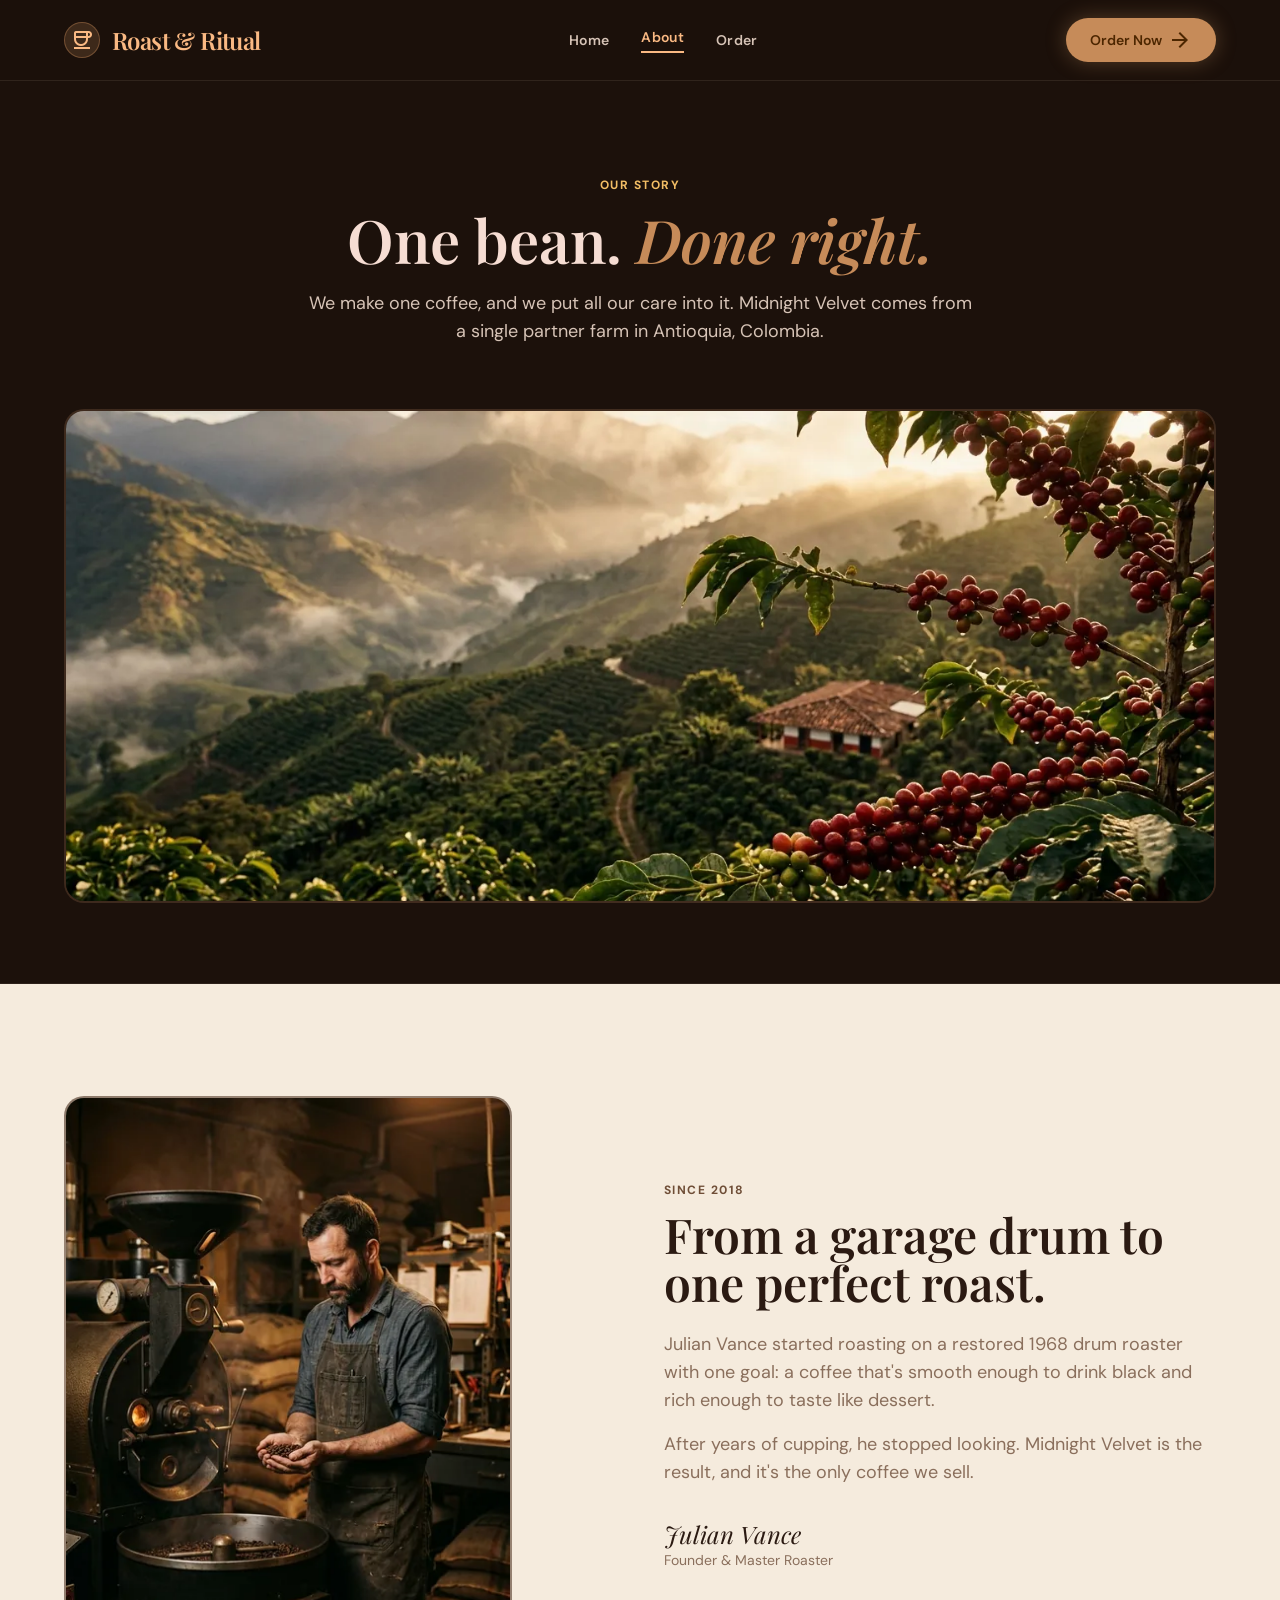
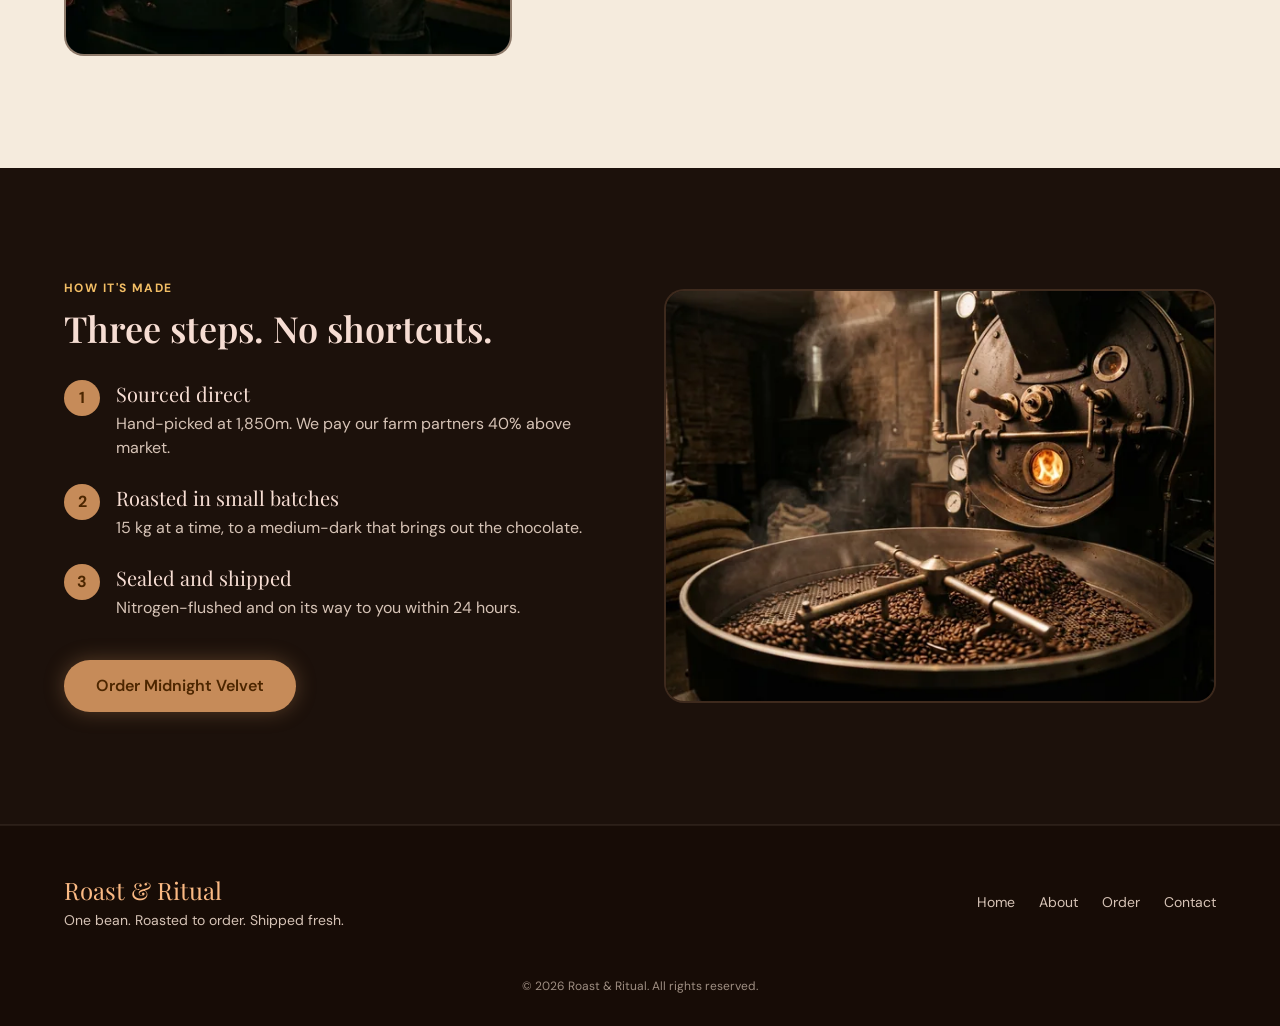
==== commit f3a2d93c: "fixed performance and added favicon" ====
--- a/about.html
+++ b/about.html
@@ -3,12 +3,12 @@
 <head>
   <meta charset="utf-8"/>
   <meta name="viewport" content="width=device-width, initial-scale=1.0"/>
-  <title>About — Roast & Ritual</title>
+  <title>About — Roast &amp; Ritual</title>
   <meta name="description" content="The story behind Midnight Velvet: one farm partnership in Antioquia, Colombia, roasted in small batches."/>
-  <link rel="preconnect" href="https://fonts.googleapis.com"/>
-  <link rel="preconnect" href="https://fonts.gstatic.com" crossorigin=""/>
-  <link href="https://fonts.googleapis.com/css2?family=DM+Sans:opsz,wght@9..40,400..700&amp;family=Playfair+Display:ital,wght@0,400..800;1,400..800&amp;display=swap" rel="stylesheet"/>
-  <link href="https://fonts.googleapis.com/css2?family=Material+Symbols+Outlined:wght,FILL@100..700,0..1&amp;display=swap" rel="stylesheet"/>
+  <link rel="preload" href="assets/fonts/dmsans-latin.woff2" as="font" type="font/woff2" crossorigin=""/>
+  <link rel="preload" href="assets/fonts/playfair-display-latin.woff2" as="font" type="font/woff2" crossorigin=""/>
+  <link rel="preload" href="assets/fonts/material-symbols-outlined.woff2" as="font" type="font/woff2" crossorigin=""/>
+  <link rel="preload" as="image" href="assets/about-origin-720.webp" imagesrcset="assets/about-origin-480.webp 480w, assets/about-origin-720.webp 720w, assets/about-origin-1024.webp 1024w, assets/about-origin-1376.webp 1376w" imagesizes="(max-width: 1200px) 100vw, 1200px" fetchpriority="high"/>
   <link rel="stylesheet" href="css/styles.css"/>
   <script>document.documentElement.classList.add("js")</script>
 </head>
@@ -47,15 +47,18 @@
   <main>
     <!-- HERO · Asset 1 -->
     <section class="border-b border-outline-variant/30">
-      <div class="max-w-[1200px] mx-auto px-6 pt-16 lg:pt-24 pb-16 text-center reveal">
+      <div class="max-w-[1200px] mx-auto px-6 pt-16 lg:pt-24 pb-16 text-center">
         <p class="text-xs font-bold tracking-[0.12em] uppercase text-secondary">Our story</p>
         <h1 class="font-serif text-5xl lg:text-6xl font-semibold mt-4">One bean. <em class="text-primary-container">Done right.</em></h1>
         <p class="text-lg text-on-surface-variant mt-5 max-w-2xl mx-auto">We make one coffee, and we put all our care into it. Midnight Velvet comes from a single partner farm in Antioquia, Colombia.</p>
       </div>
-      <div class="max-w-[1200px] mx-auto px-6 pb-20 reveal">
-        <div class="asset-slot aspect-[16/9] lg:aspect-[21/9] " data-asset="about-origin.jpg">
+      <div class="max-w-[1200px] mx-auto px-6 pb-20">
+        <div class="asset-slot aspect-[16/9] lg:aspect-[21/9] is-loaded" data-asset="about-origin.jpg">
           <span class="asset-label"><span class="material-symbols-outlined" aria-hidden="true">landscape</span>[ASSET: about-origin.jpg]</span>
-          <img class="asset-media" src="assets/about-origin.jpg" alt="Coffee farm in Antioquia, Colombia" loading="lazy"/>
+          <picture class="asset-media">
+            <source type="image/webp" srcset="assets/about-origin-480.webp 480w, assets/about-origin-720.webp 720w, assets/about-origin-1024.webp 1024w, assets/about-origin-1376.webp 1376w" sizes="(max-width: 1200px) 100vw, 1200px"/>
+            <img class="asset-media" src="assets/about-origin.jpg" alt="Coffee farm in Antioquia, Colombia" width="1376" height="768" fetchpriority="high" decoding="async"/>
+          </picture>
         </div>
       </div>
     </section>
@@ -64,10 +67,13 @@
     <section class="bg-latte-cream text-deep-roast">
       <div class="max-w-[1200px] mx-auto px-6 py-20 lg:py-28 grid lg:grid-cols-2 gap-12 items-center">
         <div class="reveal">
-          <div class="asset-slot aspect-[4/5] max-w-md mx-auto lg:mx-0 " data-asset="about-founder.jpg">
-          <span class="asset-label"><span class="material-symbols-outlined" aria-hidden="true">person</span>[ASSET: about-founder.jpg]</span>
-          <img class="asset-media" src="assets/about-founder.jpg" alt="Julian Vance, founder and master roaster" loading="lazy"/>
-        </div>
+          <div class="asset-slot aspect-[4/5] max-w-md mx-auto lg:mx-0 is-loaded" data-asset="about-founder.jpg">
+            <span class="asset-label"><span class="material-symbols-outlined" aria-hidden="true">person</span>[ASSET: about-founder.jpg]</span>
+            <picture class="asset-media">
+              <source type="image/webp" srcset="assets/about-founder-450.webp 450w, assets/about-founder.webp 896w" sizes="(max-width: 1024px) 90vw, 448px"/>
+              <img class="asset-media" src="assets/about-founder.jpg" alt="Julian Vance, founder and master roaster" width="896" height="1200" loading="lazy" decoding="async"/>
+            </picture>
+          </div>
         </div>
         <div class="reveal">
           <p class="text-xs font-bold tracking-[0.12em] uppercase text-mocha-brown">Since 2018</p>
@@ -84,10 +90,13 @@
     <section class="border-b border-outline-variant/30">
       <div class="max-w-[1200px] mx-auto px-6 py-20 lg:py-28 grid lg:grid-cols-2 gap-12 items-center">
         <div class="reveal lg:order-2">
-          <div class="asset-slot aspect-[4/3] " data-asset="about-roast.jpg">
-          <span class="asset-label"><span class="material-symbols-outlined" aria-hidden="true">local_fire_department</span>[ASSET: about-roast.jpg]</span>
-          <img class="asset-media" src="assets/about-roast.jpg" alt="Freshly roasted beans in the drum roaster cooling tray" loading="lazy"/>
-        </div>
+          <div class="asset-slot aspect-[4/3] is-loaded" data-asset="about-roast.jpg">
+            <span class="asset-label"><span class="material-symbols-outlined" aria-hidden="true">local_fire_department</span>[ASSET: about-roast.jpg]</span>
+            <picture class="asset-media">
+              <source type="image/webp" srcset="assets/about-roast-600.webp 600w, assets/about-roast.webp 1200w" sizes="(max-width: 1024px) 90vw, 560px"/>
+              <img class="asset-media" src="assets/about-roast.jpg" alt="Freshly roasted beans in the drum roaster cooling tray" width="1200" height="896" loading="lazy" decoding="async"/>
+            </picture>
+          </div>
         </div>
         <div class="reveal lg:order-1">
           <p class="text-xs font-bold tracking-[0.12em] uppercase text-secondary">How it's made</p>
@@ -118,6 +127,6 @@
     </div>
     <p class="text-center text-xs text-outline pb-8">© <span data-year>2026</span> Roast &amp; Ritual. All rights reserved.</p>
   </footer>
-  <script src="js/main.js"></script>
+  <script src="js/main.js" defer></script>
 </body>
 </html>
--- a/css/styles.css
+++ b/css/styles.css
@@ -1 +1,6 @@
-*,:after,:before{--tw-border-spacing-x:0;--tw-border-spacing-y:0;--tw-translate-x:0;--tw-translate-y:0;--tw-rotate:0;--tw-skew-x:0;--tw-skew-y:0;--tw-scale-x:1;--tw-scale-y:1;--tw-pan-x: ;--tw-pan-y: ;--tw-pinch-zoom: ;--tw-scroll-snap-strictness:proximity;--tw-gradient-from-position: ;--tw-gradient-via-position: ;--tw-gradient-to-position: ;--tw-ordinal: ;--tw-slashed-zero: ;--tw-numeric-figure: ;--tw-numeric-spacing: ;--tw-numeric-fraction: ;--tw-ring-inset: ;--tw-ring-offset-width:0px;--tw-ring-offset-color:#fff;--tw-ring-color:rgba(59,130,246,.5);--tw-ring-offset-shadow:0 0 #0000;--tw-ring-shadow:0 0 #0000;--tw-shadow:0 0 #0000;--tw-shadow-colored:0 0 #0000;--tw-blur: ;--tw-brightness: ;--tw-contrast: ;--tw-grayscale: ;--tw-hue-rotate: ;--tw-invert: ;--tw-saturate: ;--tw-sepia: ;--tw-drop-shadow: ;--tw-backdrop-blur: ;--tw-backdrop-brightness: ;--tw-backdrop-contrast: ;--tw-backdrop-grayscale: ;--tw-backdrop-hue-rotate: ;--tw-backdrop-invert: ;--tw-backdrop-opacity: ;--tw-backdrop-saturate: ;--tw-backdrop-sepia: ;--tw-contain-size: ;--tw-contain-layout: ;--tw-contain-paint: ;--tw-contain-style: }::backdrop{--tw-border-spacing-x:0;--tw-border-spacing-y:0;--tw-translate-x:0;--tw-translate-y:0;--tw-rotate:0;--tw-skew-x:0;--tw-skew-y:0;--tw-scale-x:1;--tw-scale-y:1;--tw-pan-x: ;--tw-pan-y: ;--tw-pinch-zoom: ;--tw-scroll-snap-strictness:proximity;--tw-gradient-from-position: ;--tw-gradient-via-position: ;--tw-gradient-to-position: ;--tw-ordinal: ;--tw-slashed-zero: ;--tw-numeric-figure: ;--tw-numeric-spacing: ;--tw-numeric-fraction: ;--tw-ring-inset: ;--tw-ring-offset-width:0px;--tw-ring-offset-color:#fff;--tw-ring-color:rgba(59,130,246,.5);--tw-ring-offset-shadow:0 0 #0000;--tw-ring-shadow:0 0 #0000;--tw-shadow:0 0 #0000;--tw-shadow-colored:0 0 #0000;--tw-blur: ;--tw-brightness: ;--tw-contrast: ;--tw-grayscale: ;--tw-hue-rotate: ;--tw-invert: ;--tw-saturate: ;--tw-sepia: ;--tw-drop-shadow: ;--tw-backdrop-blur: ;--tw-backdrop-brightness: ;--tw-backdrop-contrast: ;--tw-backdrop-grayscale: ;--tw-backdrop-hue-rotate: ;--tw-backdrop-invert: ;--tw-backdrop-opacity: ;--tw-backdrop-saturate: ;--tw-backdrop-sepia: ;--tw-contain-size: ;--tw-contain-layout: ;--tw-contain-paint: ;--tw-contain-style: }/*! tailwindcss v3.4.19 | MIT License | https://tailwindcss.com*/*,:after,:before{box-sizing:border-box;border:0 solid #e5e7eb}:after,:before{--tw-content:""}:host,html{line-height:1.5;-webkit-text-size-adjust:100%;-moz-tab-size:4;-o-tab-size:4;tab-size:4;font-family:DM Sans,sans-serif;font-feature-settings:normal;font-variation-settings:normal;-webkit-tap-highlight-color:transparent}body{margin:0;line-height:inherit}hr{height:0;color:inherit;border-top-width:1px}abbr:where([title]){-webkit-text-decoration:underline dotted;text-decoration:underline dotted}h1,h2,h3,h4,h5,h6{font-size:inherit;font-weight:inherit}a{color:inherit;text-decoration:inherit}b,strong{font-weight:bolder}code,kbd,pre,samp{font-family:ui-monospace,SFMono-Regular,Menlo,Monaco,Consolas,Liberation Mono,Courier New,monospace;font-feature-settings:normal;font-variation-settings:normal;font-size:1em}small{font-size:80%}sub,sup{font-size:75%;line-height:0;position:relative;vertical-align:baseline}sub{bottom:-.25em}sup{top:-.5em}table{text-indent:0;border-color:inherit;border-collapse:collapse}button,input,optgroup,select,textarea{font-family:inherit;font-feature-settings:inherit;font-variation-settings:inherit;font-size:100%;font-weight:inherit;line-height:inherit;letter-spacing:inherit;color:inherit;margin:0;padding:0}button,select{text-transform:none}button,input:where([type=button]),input:where([type=reset]),input:where([type=submit]){-webkit-appearance:button;background-color:transparent;background-image:none}:-moz-focusring{outline:auto}:-moz-ui-invalid{box-shadow:none}progress{vertical-align:baseline}::-webkit-inner-spin-button,::-webkit-outer-spin-button{height:auto}[type=search]{-webkit-appearance:textfield;outline-offset:-2px}::-webkit-search-decoration{-webkit-appearance:none}::-webkit-file-upload-button{-webkit-appearance:button;font:inherit}summary{display:list-item}blockquote,dd,dl,figure,h1,h2,h3,h4,h5,h6,hr,p,pre{margin:0}fieldset{margin:0}fieldset,legend{padding:0}menu,ol,ul{list-style:none;margin:0;padding:0}dialog{padding:0}textarea{resize:vertical}input::-moz-placeholder,textarea::-moz-placeholder{opacity:1;color:#9ca3af}input::placeholder,textarea::placeholder{opacity:1;color:#9ca3af}[role=button],button{cursor:pointer}:disabled{cursor:default}audio,canvas,embed,iframe,img,object,svg,video{display:block;vertical-align:middle}img,video{max-width:100%;height:auto}[hidden]:where(:not([hidden=until-found])){display:none}input:where(:not([type])),input:where([type=date]),input:where([type=datetime-local]),input:where([type=email]),input:where([type=month]),input:where([type=number]),input:where([type=password]),input:where([type=search]),input:where([type=tel]),input:where([type=text]),input:where([type=time]),input:where([type=url]),input:where([type=week]),select,select:where([multiple]),textarea{-webkit-appearance:none;-moz-appearance:none;appearance:none;background-color:#fff;border-color:#6b7280;border-width:1px;border-radius:0;padding:.5rem .75rem;font-size:1rem;line-height:1.5rem;--tw-shadow:0 0 #0000}input:where(:not([type])):focus,input:where([type=date]):focus,input:where([type=datetime-local]):focus,input:where([type=email]):focus,input:where([type=month]):focus,input:where([type=number]):focus,input:where([type=password]):focus,input:where([type=search]):focus,input:where([type=tel]):focus,input:where([type=text]):focus,input:where([type=time]):focus,input:where([type=url]):focus,input:where([type=week]):focus,select:focus,select:where([multiple]):focus,textarea:focus{outline:2px solid transparent;outline-offset:2px;--tw-ring-inset:var(--tw-empty,/*!*/ /*!*/);--tw-ring-offset-width:0px;--tw-ring-offset-color:#fff;--tw-ring-color:#2563eb;--tw-ring-offset-shadow:var(--tw-ring-inset) 0 0 0 var(--tw-ring-offset-width) var(--tw-ring-offset-color);--tw-ring-shadow:var(--tw-ring-inset) 0 0 0 calc(1px + var(--tw-ring-offset-width)) var(--tw-ring-color);box-shadow:var(--tw-ring-offset-shadow),var(--tw-ring-shadow),var(--tw-shadow);border-color:#2563eb}input::-moz-placeholder,textarea::-moz-placeholder{color:#6b7280;opacity:1}input::placeholder,textarea::placeholder{color:#6b7280;opacity:1}::-webkit-datetime-edit-fields-wrapper{padding:0}::-webkit-date-and-time-value{min-height:1.5em;text-align:inherit}::-webkit-datetime-edit{display:inline-flex}::-webkit-datetime-edit,::-webkit-datetime-edit-day-field,::-webkit-datetime-edit-hour-field,::-webkit-datetime-edit-meridiem-field,::-webkit-datetime-edit-millisecond-field,::-webkit-datetime-edit-minute-field,::-webkit-datetime-edit-month-field,::-webkit-datetime-edit-second-field,::-webkit-datetime-edit-year-field{padding-top:0;padding-bottom:0}select{background-image:url("data:image/svg+xml;charset=utf-8,%3Csvg xmlns='http://www.w3.org/2000/svg' fill='none' viewBox='0 0 20 20'%3E%3Cpath stroke='%236b7280' stroke-linecap='round' stroke-linejoin='round' stroke-width='1.5' d='m6 8 4 4 4-4'/%3E%3C/svg%3E");background-position:right .5rem center;background-repeat:no-repeat;background-size:1.5em 1.5em;padding-right:2.5rem;-webkit-print-color-adjust:exact;print-color-adjust:exact}select:where([multiple]),select:where([size]:not([size="1"])){background-image:none;background-position:0 0;background-repeat:unset;background-size:initial;padding-right:.75rem;-webkit-print-color-adjust:unset;print-color-adjust:unset}input:where([type=checkbox]),input:where([type=radio]){-webkit-appearance:none;-moz-appearance:none;appearance:none;padding:0;-webkit-print-color-adjust:exact;print-color-adjust:exact;display:inline-block;vertical-align:middle;background-origin:border-box;-webkit-user-select:none;-moz-user-select:none;user-select:none;flex-shrink:0;height:1rem;width:1rem;color:#2563eb;background-color:#fff;border-color:#6b7280;border-width:1px;--tw-shadow:0 0 #0000}input:where([type=checkbox]){border-radius:0}input:where([type=radio]){border-radius:100%}input:where([type=checkbox]):focus,input:where([type=radio]):focus{outline:2px solid transparent;outline-offset:2px;--tw-ring-inset:var(--tw-empty,/*!*/ /*!*/);--tw-ring-offset-width:2px;--tw-ring-offset-color:#fff;--tw-ring-color:#2563eb;--tw-ring-offset-shadow:var(--tw-ring-inset) 0 0 0 var(--tw-ring-offset-width) var(--tw-ring-offset-color);--tw-ring-shadow:var(--tw-ring-inset) 0 0 0 calc(2px + var(--tw-ring-offset-width)) var(--tw-ring-color);box-shadow:var(--tw-ring-offset-shadow),var(--tw-ring-shadow),var(--tw-shadow)}input:where([type=checkbox]):checked,input:where([type=radio]):checked{border-color:transparent;background-color:currentColor;background-size:100% 100%;background-position:50%;background-repeat:no-repeat}input:where([type=checkbox]):checked{background-image:url("data:image/svg+xml;charset=utf-8,%3Csvg xmlns='http://www.w3.org/2000/svg' fill='%23fff' viewBox='0 0 16 16'%3E%3Cpath d='M12.207 4.793a1 1 0 0 1 0 1.414l-5 5a1 1 0 0 1-1.414 0l-2-2a1 1 0 0 1 1.414-1.414L6.5 9.086l4.293-4.293a1 1 0 0 1 1.414 0'/%3E%3C/svg%3E")}@media (forced-colors:active) {input:where([type=checkbox]):checked{-webkit-appearance:auto;-moz-appearance:auto;appearance:auto}}input:where([type=radio]):checked{background-image:url("data:image/svg+xml;charset=utf-8,%3Csvg xmlns='http://www.w3.org/2000/svg' fill='%23fff' viewBox='0 0 16 16'%3E%3Ccircle cx='8' cy='8' r='3'/%3E%3C/svg%3E")}@media (forced-colors:active) {input:where([type=radio]):checked{-webkit-appearance:auto;-moz-appearance:auto;appearance:auto}}input:where([type=checkbox]):checked:focus,input:where([type=checkbox]):checked:hover,input:where([type=radio]):checked:focus,input:where([type=radio]):checked:hover{border-color:transparent;background-color:currentColor}input:where([type=checkbox]):indeterminate{background-image:url("data:image/svg+xml;charset=utf-8,%3Csvg xmlns='http://www.w3.org/2000/svg' fill='none' viewBox='0 0 16 16'%3E%3Cpath stroke='%23fff' stroke-linecap='round' stroke-linejoin='round' stroke-width='2' d='M4 8h8'/%3E%3C/svg%3E");border-color:transparent;background-color:currentColor;background-size:100% 100%;background-position:50%;background-repeat:no-repeat}@media (forced-colors:active) {input:where([type=checkbox]):indeterminate{-webkit-appearance:auto;-moz-appearance:auto;appearance:auto}}input:where([type=checkbox]):indeterminate:focus,input:where([type=checkbox]):indeterminate:hover{border-color:transparent;background-color:currentColor}input:where([type=file]){background:unset;border-color:inherit;border-width:0;border-radius:0;padding:0;font-size:unset;line-height:inherit}input:where([type=file]):focus{outline:1px solid ButtonText;outline:1px auto -webkit-focus-ring-color}.sr-only{position:absolute;width:1px;height:1px;padding:0;margin:-1px;overflow:hidden;clip:rect(0,0,0,0);white-space:nowrap;border-width:0}.pointer-events-none{pointer-events:none}.fixed{position:fixed}.absolute{position:absolute}.relative{position:relative}.sticky{position:sticky}.inset-0{inset:0}.-top-2\.5{top:-.625rem}.-top-40{top:-10rem}.left-1\/2{left:50%}.left-1\/4{left:25%}.top-0{top:0}.z-50{z-index:50}.z-\[60\]{z-index:60}.mx-auto{margin-left:auto;margin-right:auto}.mt-1{margin-top:.25rem}.mt-1\.5{margin-top:.375rem}.mt-10{margin-top:2.5rem}.mt-12{margin-top:3rem}.mt-14{margin-top:3.5rem}.mt-2{margin-top:.5rem}.mt-3{margin-top:.75rem}.mt-4{margin-top:1rem}.mt-5{margin-top:1.25rem}.mt-6{margin-top:1.5rem}.mt-8{margin-top:2rem}.block{display:block}.flex{display:flex}.inline-flex{display:inline-flex}.grid{display:grid}.hidden{display:none}.aspect-\[16\/9\]{aspect-ratio:16/9}.aspect-\[4\/3\]{aspect-ratio:4/3}.aspect-\[4\/5\]{aspect-ratio:4/5}.aspect-square{aspect-ratio:1/1}.h-2\.5{height:.625rem}.h-20{height:5rem}.h-5{height:1.25rem}.h-9{height:2.25rem}.h-\[640px\]{height:640px}.max-h-\[78vh\]{max-height:78vh}.w-2\.5{width:.625rem}.w-6{width:1.5rem}.w-9{width:2.25rem}.w-\[640px\]{width:640px}.w-full{width:100%}.max-w-2xl{max-width:42rem}.max-w-\[1200px\]{max-width:1200px}.max-w-md{max-width:28rem}.max-w-sm{max-width:24rem}.shrink-0{flex-shrink:0}.-translate-x-1\/2{--tw-translate-x:-50%;transform:translate(var(--tw-translate-x),var(--tw-translate-y)) rotate(var(--tw-rotate)) skewX(var(--tw-skew-x)) skewY(var(--tw-skew-y)) scaleX(var(--tw-scale-x)) scaleY(var(--tw-scale-y))}.grid-cols-2{grid-template-columns:repeat(2,minmax(0,1fr))}.grid-cols-3{grid-template-columns:repeat(3,minmax(0,1fr))}.flex-col{flex-direction:column}.flex-wrap{flex-wrap:wrap}.items-center{align-items:center}.items-baseline{align-items:baseline}.justify-center{justify-content:center}.justify-between{justify-content:space-between}.gap-1{gap:.25rem}.gap-1\.5{gap:.375rem}.gap-10{gap:2.5rem}.gap-12{gap:3rem}.gap-2{gap:.5rem}.gap-3{gap:.75rem}.gap-4{gap:1rem}.gap-6{gap:1.5rem}.gap-8{gap:2rem}.space-y-3>:not([hidden])~:not([hidden]){--tw-space-y-reverse:0;margin-top:calc(.75rem*(1 - var(--tw-space-y-reverse)));margin-bottom:calc(.75rem*var(--tw-space-y-reverse))}.space-y-6>:not([hidden])~:not([hidden]){--tw-space-y-reverse:0;margin-top:calc(1.5rem*(1 - var(--tw-space-y-reverse)));margin-bottom:calc(1.5rem*var(--tw-space-y-reverse))}.space-y-8>:not([hidden])~:not([hidden]){--tw-space-y-reverse:0;margin-top:calc(2rem*(1 - var(--tw-space-y-reverse)));margin-bottom:calc(2rem*var(--tw-space-y-reverse))}.overflow-hidden{overflow:hidden}.overflow-x-hidden{overflow-x:hidden}.rounded-card{border-radius:20px}.rounded-full{border-radius:9999px}.border{border-width:1px}.border-2{border-width:2px}.border-b{border-bottom-width:1px}.border-b-2{border-bottom-width:2px}.border-t{border-top-width:1px}.border-caramel-gold{--tw-border-opacity:1;border-color:rgb(198 139 89/var(--tw-border-opacity,1))}.border-mocha-brown\/15{border-color:rgba(111,78,55,.15)}.border-mocha-brown\/20{border-color:rgba(111,78,55,.2)}.border-outline-variant{--tw-border-opacity:1;border-color:rgb(81 68 59/var(--tw-border-opacity,1))}.border-outline-variant\/30{border-color:rgba(81,68,59,.3)}.border-outline-variant\/40{border-color:rgba(81,68,59,.4)}.border-primary{--tw-border-opacity:1;border-color:rgb(250 185 131/var(--tw-border-opacity,1))}.border-primary-container\/40{border-color:rgba(198,139,89,.4)}.border-secondary\/30{border-color:hsla(38,86%,67%,.3)}.bg-caramel-gold{--tw-bg-opacity:1;background-color:rgb(198 139 89/var(--tw-bg-opacity,1))}.bg-crema-white{--tw-bg-opacity:1;background-color:rgb(250 246 240/var(--tw-bg-opacity,1))}.bg-dark-chocolate{--tw-bg-opacity:1;background-color:rgb(59 36 24/var(--tw-bg-opacity,1))}.bg-deep-roast{--tw-bg-opacity:1;background-color:rgb(43 26 18/var(--tw-bg-opacity,1))}.bg-latte-cream{--tw-bg-opacity:1;background-color:rgb(245 235 221/var(--tw-bg-opacity,1))}.bg-mocha-brown\/25{background-color:rgba(111,78,55,.25)}.bg-primary-container{--tw-bg-opacity:1;background-color:rgb(198 139 89/var(--tw-bg-opacity,1))}.bg-primary-container\/10{background-color:rgba(198,139,89,.1)}.bg-primary-container\/20{background-color:rgba(198,139,89,.2)}.bg-surface{--tw-bg-opacity:1;background-color:rgb(28 17 11/var(--tw-bg-opacity,1))}.bg-surface-container{--tw-bg-opacity:1;background-color:rgb(42 29 22/var(--tw-bg-opacity,1))}.bg-surface-container-lowest{--tw-bg-opacity:1;background-color:rgb(23 12 6/var(--tw-bg-opacity,1))}.bg-surface-container-lowest\/80{background-color:rgba(23,12,6,.8)}.bg-surface\/85{background-color:rgba(28,17,11,.85)}.p-1{padding:.25rem}.p-2{padding:.5rem}.p-4{padding:1rem}.p-6{padding:1.5rem}.p-8{padding:2rem}.px-10{padding-left:2.5rem;padding-right:2.5rem}.px-2{padding-left:.5rem;padding-right:.5rem}.px-3{padding-left:.75rem;padding-right:.75rem}.px-4{padding-left:1rem;padding-right:1rem}.px-6{padding-left:1.5rem;padding-right:1.5rem}.px-8{padding-left:2rem;padding-right:2rem}.py-0\.5{padding-top:.125rem;padding-bottom:.125rem}.py-1{padding-top:.25rem;padding-bottom:.25rem}.py-1\.5{padding-top:.375rem;padding-bottom:.375rem}.py-12{padding-top:3rem;padding-bottom:3rem}.py-16{padding-top:4rem;padding-bottom:4rem}.py-2\.5{padding-top:.625rem;padding-bottom:.625rem}.py-20{padding-top:5rem;padding-bottom:5rem}.py-3{padding-top:.75rem;padding-bottom:.75rem}.py-3\.5{padding-top:.875rem;padding-bottom:.875rem}.py-4{padding-top:1rem;padding-bottom:1rem}.py-6{padding-top:1.5rem;padding-bottom:1.5rem}.pb-1{padding-bottom:.25rem}.pb-16{padding-bottom:4rem}.pb-20{padding-bottom:5rem}.pb-4{padding-bottom:1rem}.pb-6{padding-bottom:1.5rem}.pb-8{padding-bottom:2rem}.pt-16{padding-top:4rem}.pt-6{padding-top:1.5rem}.text-center{text-align:center}.font-serif{font-family:Playfair Display,serif}.text-2xl{font-size:1.5rem;line-height:2rem}.text-3xl{font-size:1.875rem;line-height:2.25rem}.text-4xl{font-size:2.25rem;line-height:2.5rem}.text-5xl{font-size:3rem;line-height:1}.text-6xl{font-size:3.75rem;line-height:1}.text-\[10px\]{font-size:10px}.text-base{font-size:1rem;line-height:1.5rem}.text-lg{font-size:1.125rem;line-height:1.75rem}.text-sm{font-size:.875rem;line-height:1.25rem}.text-xl{font-size:1.25rem;line-height:1.75rem}.text-xs{font-size:.75rem;line-height:1rem}.font-bold{font-weight:700}.font-semibold{font-weight:600}.uppercase{text-transform:uppercase}.italic{font-style:italic}.leading-\[1\.05\]{line-height:1.05}.tracking-\[0\.12em\]{letter-spacing:.12em}.tracking-tight{letter-spacing:-.025em}.tracking-wide{letter-spacing:.025em}.tracking-wider{letter-spacing:.05em}.text-deep-roast{--tw-text-opacity:1;color:rgb(43 26 18/var(--tw-text-opacity,1))}.text-error{--tw-text-opacity:1;color:rgb(255 180 171/var(--tw-text-opacity,1))}.text-mocha-brown{--tw-text-opacity:1;color:rgb(111 78 55/var(--tw-text-opacity,1))}.text-muted-mocha{--tw-text-opacity:1;color:rgb(138 111 92/var(--tw-text-opacity,1))}.text-on-primary-container{--tw-text-opacity:1;color:rgb(76 38 0/var(--tw-text-opacity,1))}.text-on-surface{--tw-text-opacity:1;color:rgb(246 221 211/var(--tw-text-opacity,1))}.text-on-surface-variant{--tw-text-opacity:1;color:rgb(214 195 182/var(--tw-text-opacity,1))}.text-outline{--tw-text-opacity:1;color:rgb(158 142 130/var(--tw-text-opacity,1))}.text-primary{--tw-text-opacity:1;color:rgb(250 185 131/var(--tw-text-opacity,1))}.text-primary-container{--tw-text-opacity:1;color:rgb(198 139 89/var(--tw-text-opacity,1))}.text-secondary{--tw-text-opacity:1;color:rgb(243 190 101/var(--tw-text-opacity,1))}.text-warm-ivory{--tw-text-opacity:1;color:rgb(243 233 220/var(--tw-text-opacity,1))}.antialiased{-webkit-font-smoothing:antialiased;-moz-osx-font-smoothing:grayscale}.shadow-glow{--tw-shadow:0 0 20px rgba(198,139,89,.35);--tw-shadow-colored:0 0 20px var(--tw-shadow-color)}.shadow-glow,.shadow-level-3{box-shadow:var(--tw-ring-offset-shadow,0 0 #0000),var(--tw-ring-shadow,0 0 #0000),var(--tw-shadow)}.shadow-level-3{--tw-shadow:0 24px 48px -8px rgba(10,5,3,.65);--tw-shadow-colored:0 24px 48px -8px var(--tw-shadow-color)}.blur-\[140px\]{--tw-blur:blur(140px)}.blur-\[140px\],.filter{filter:var(--tw-blur) var(--tw-brightness) var(--tw-contrast) var(--tw-grayscale) var(--tw-hue-rotate) var(--tw-invert) var(--tw-saturate) var(--tw-sepia) var(--tw-drop-shadow)}.backdrop-blur-md{--tw-backdrop-blur:blur(12px);-webkit-backdrop-filter:var(--tw-backdrop-blur) var(--tw-backdrop-brightness) var(--tw-backdrop-contrast) var(--tw-backdrop-grayscale) var(--tw-backdrop-hue-rotate) var(--tw-backdrop-invert) var(--tw-backdrop-opacity) var(--tw-backdrop-saturate) var(--tw-backdrop-sepia);backdrop-filter:var(--tw-backdrop-blur) var(--tw-backdrop-brightness) var(--tw-backdrop-contrast) var(--tw-backdrop-grayscale) var(--tw-backdrop-hue-rotate) var(--tw-backdrop-invert) var(--tw-backdrop-opacity) var(--tw-backdrop-saturate) var(--tw-backdrop-sepia)}.transition-colors{transition-property:color,background-color,border-color,text-decoration-color,fill,stroke;transition-timing-function:cubic-bezier(.4,0,.2,1);transition-duration:.15s}:root{--color-espresso-black:#1e120c;--color-dark-chocolate:#3b2418;--color-mocha-brown:#6f4e37;--color-caramel-gold:#c68b59;--color-roasted-honey:#d4a24c;--color-latte-cream:#f5ebdd;--color-crema-white:#faf6f0;--color-warm-ivory:#f3e9dc;--color-deep-roast:#2b1a12;--color-muted-mocha:#8a6f5c;--color-surface:#1c110b;--color-surface-dim:#1c110b;--color-surface-bright:#45362f;--color-surface-container-lowest:#170c06;--color-surface-container-low:#251912;--color-surface-container:#2a1d16;--color-surface-container-high:#352720;--color-surface-container-highest:#41312a;--color-on-surface:#f6ddd3;--color-on-surface-variant:#d6c3b6;--color-outline:#9e8e82;--color-outline-variant:#51443b;--color-primary:#fab983;--color-primary-container:#c68b59;--color-on-primary-container:#4c2600;--color-secondary:#f3be65;--color-secondary-container:#7e5700;--color-on-secondary-container:#ffd28a;--color-tertiary:#eabda0;--color-tertiary-container:#b88f74;--font-heading:"Playfair Display",serif;--font-body:"DM Sans",sans-serif;--shadow-level-1-light:0 8px 24px -2px rgba(43,26,18,.08);--shadow-level-2-dark:0 12px 32px -4px rgba(12,7,4,.45);--shadow-level-3-floating:0 24px 48px -8px rgba(10,5,3,.65);--shadow-primary-glow:0 0 20px rgba(198,139,89,.35);--shadow-primary-glow-hover:0 0 30px rgba(198,139,89,.55);--radius-card:20px;--radius-pill:9999px;--radius-input:12px}html{scroll-behavior:smooth}body,html{font-family:var(--font-body)}body{background-color:var(--color-surface);color:var(--color-on-surface);-webkit-font-smoothing:antialiased;-moz-osx-font-smoothing:grayscale}::-moz-selection{background-color:var(--color-primary-container);color:#170c06}::selection{background-color:var(--color-primary-container);color:#170c06}.material-symbols-outlined{font-family:Material Symbols Outlined;font-weight:400;font-style:normal;font-size:24px;line-height:1;letter-spacing:normal;text-transform:none;display:inline-block;white-space:nowrap;word-wrap:normal;direction:ltr;-webkit-font-feature-settings:"liga";-webkit-font-smoothing:antialiased;vertical-align:middle;font-variation-settings:"FILL" 0,"wght" 400,"GRAD" 0,"opsz" 24}.material-symbols-fill{font-variation-settings:"FILL" 1,"wght" 500,"GRAD" 0,"opsz" 24}@keyframes floatSlow{0%,to{transform:translateY(0)}50%{transform:translateY(-6px)}}@keyframes pulseGlow{0%,to{opacity:.35;transform:scale(1)}50%{opacity:.65;transform:scale(1.05)}}.animate-float{animation:floatSlow 4s ease-in-out infinite}.animate-glow{animation:pulseGlow 6s ease-in-out infinite}.btn-primary{display:inline-flex;align-items:center;justify-content:center;gap:.5rem;border-radius:var(--radius-pill);background-color:var(--color-caramel-gold);color:var(--color-espresso-black);font-family:var(--font-body);font-size:14px;font-weight:600;line-height:18px;letter-spacing:.04em;padding:14px 28px;transition:all .2s cubic-bezier(.4,0,.2,1);box-shadow:0 4px 16px rgba(198,139,89,.3);text-decoration:none;cursor:pointer}.btn-primary:hover{background-color:var(--color-roasted-honey);box-shadow:var(--shadow-primary-glow-hover);transform:translateY(-1px)}.btn-primary:active{transform:scale(.98)}.btn-secondary{display:inline-flex;align-items:center;justify-content:center;gap:.5rem;border-radius:var(--radius-pill);background-color:transparent;border:1.5px solid var(--color-mocha-brown);color:var(--color-warm-ivory);font-family:var(--font-body);font-size:14px;font-weight:600;line-height:18px;letter-spacing:.04em;padding:13px 26px;transition:all .2s cubic-bezier(.4,0,.2,1);text-decoration:none;cursor:pointer}.btn-secondary:hover{border-color:var(--color-caramel-gold);color:var(--color-caramel-gold);background-color:rgba(198,139,89,.08)}.btn-secondary:active{transform:scale(.98)}.btn-secondary-light{display:inline-flex;align-items:center;justify-content:center;gap:.5rem;border-radius:var(--radius-pill);background-color:transparent;border:1.5px solid rgba(111,78,55,.35);color:var(--color-deep-roast);font-family:var(--font-body);font-size:14px;font-weight:600;line-height:18px;letter-spacing:.04em;padding:13px 26px;transition:all .2s cubic-bezier(.4,0,.2,1);text-decoration:none;cursor:pointer}.btn-secondary-light:hover{border-color:var(--color-caramel-gold);color:var(--color-caramel-gold);background-color:rgba(198,139,89,.08)}.card-dark{background-color:var(--color-dark-chocolate);border-radius:var(--radius-card);border:1px solid rgba(111,78,55,.4);padding:24px;transition:all .3s ease;box-shadow:var(--shadow-level-2-dark)}.card-dark:hover{box-shadow:0 16px 36px -4px rgba(12,7,4,.6);transform:translateY(-2px);border-color:rgba(198,139,89,.45)}.card-light{background-color:var(--color-crema-white);border-radius:var(--radius-card);border:1px solid rgba(111,78,55,.15);padding:24px;transition:all .3s ease;box-shadow:var(--shadow-level-1-light);color:var(--color-deep-roast)}.card-light:hover{box-shadow:0 16px 32px -4px rgba(43,26,18,.12);transform:translateY(-2px);border-color:rgba(198,139,89,.4)}.chip-note-dark{border-radius:var(--radius-pill);background-color:rgba(111,78,55,.25);border:1px solid rgba(198,139,89,.3);color:var(--color-warm-ivory)}.chip-note-dark,.chip-note-light{display:inline-flex;align-items:center;font-family:var(--font-body);font-size:11px;font-weight:700;line-height:14px;letter-spacing:.08em;padding:6px 14px}.chip-note-light{border-radius:var(--radius-pill);background-color:rgba(111,78,55,.08);border:1px solid rgba(111,78,55,.18);color:var(--color-deep-roast)}.roast-meter{display:flex;align-items:center;gap:.375rem}.roast-meter-pip{width:10px;height:10px;border-radius:9999px;display:inline-block;transition:all .2s ease}.roast-meter-pip.active{background-color:var(--color-roasted-honey);box-shadow:0 0 8px rgba(212,162,76,.4)}.roast-meter-pip.inactive{background-color:transparent;border:1px solid rgba(111,78,55,.4)}.section-light{background-color:var(--color-latte-cream);color:var(--color-deep-roast)}.section-dark{background-color:var(--color-surface);color:var(--color-on-surface)}.asset-slot{position:relative;overflow:hidden;border-radius:var(--radius-card);border:2px dashed rgba(198,139,89,.45);background:radial-gradient(circle at center,rgba(198,139,89,.08) 0,rgba(30,18,12,.4) 100%);display:flex;align-items:center;justify-content:center;transition:all .3s ease}.asset-slot:hover{border-color:var(--color-caramel-gold);box-shadow:0 0 24px rgba(198,139,89,.25)}.asset-label{position:absolute;display:inline-flex;align-items:center;gap:.5rem;font-family:var(--font-body);font-size:11px;font-weight:700;letter-spacing:.06em;padding:6px 14px;border-radius:9999px;background:rgba(30,18,12,.85);border:1px solid rgba(198,139,89,.4);color:var(--color-caramel-gold);z-index:2;pointer-events:none;transition:opacity .4s ease}.asset-media{position:absolute;inset:0;width:100%;height:100%;-o-object-fit:cover;object-fit:cover;opacity:0;transition:opacity .5s ease}.asset-slot.is-loaded{border-style:solid;border-color:rgba(111,78,55,.4)}.asset-slot.is-loaded .asset-media{opacity:1}.asset-slot.is-loaded .asset-label{opacity:0;pointer-events:none}.asset-slot.asset-fade:after{content:"";position:absolute;inset:0;background:linear-gradient(0deg,rgba(28,17,11,.7) 0,transparent 40%);pointer-events:none;z-index:1}[data-asset]{border-radius:var(--radius-card)}.js .reveal{opacity:0;transform:translateY(20px);transition:opacity .6s cubic-bezier(.16,1,.3,1),transform .6s cubic-bezier(.16,1,.3,1)}.js .reveal.is-visible{opacity:1;transform:translateY(0)}.option input[type=radio]{position:absolute;opacity:0;width:0;height:0;pointer-events:none}.option .pill{display:flex;flex-direction:column;align-items:center;justify-content:center;text-align:center;padding:12px 14px;border-radius:14px;border:1.5px solid rgba(111,78,55,.25);background:var(--color-crema-white);color:var(--color-deep-roast);cursor:pointer;transition:all .2s ease;-webkit-user-select:none;-moz-user-select:none;user-select:none}.option:hover .pill{border-color:var(--color-caramel-gold);background:#fff}.option input[type=radio]:checked+.pill{border-color:var(--color-caramel-gold);border-width:2px;background:var(--color-crema-white);box-shadow:0 0 0 1px var(--color-caramel-gold),0 4px 16px rgba(198,139,89,.25)}.field{width:100%;display:block;border-radius:12px;border:1px solid rgba(111,78,55,.3);background:var(--color-crema-white);padding:10px 14px;font-family:var(--font-body);font-size:14px;color:var(--color-deep-roast);transition:border-color .2s ease,box-shadow .2s ease}.field:focus{outline:none;border-color:var(--color-caramel-gold);box-shadow:0 0 0 3px rgba(198,139,89,.25)}.steam{display:flex;justify-content:center;align-items:flex-end;gap:6px;margin-bottom:8px}.steam span{width:3px;height:18px;background:var(--color-primary-container);border-radius:9999px;opacity:.6;animation:steamRise 2s ease-in-out infinite}.steam span:nth-child(2){height:24px;animation-delay:.3s}.steam span:nth-child(3){animation-delay:.6s}@keyframes steamRise{0%,to{transform:translateY(0) scaleY(1);opacity:.3}50%{transform:translateY(-8px) scaleY(1.3);opacity:.85}}.hover\:border-caramel-gold:hover,.hover\:border-primary-container:hover{--tw-border-opacity:1;border-color:rgb(198 139 89/var(--tw-border-opacity,1))}.hover\:bg-crema-white:hover{--tw-bg-opacity:1;background-color:rgb(250 246 240/var(--tw-bg-opacity,1))}.hover\:bg-mocha-brown:hover{--tw-bg-opacity:1;background-color:rgb(111 78 55/var(--tw-bg-opacity,1))}.hover\:bg-secondary:hover{--tw-bg-opacity:1;background-color:rgb(243 190 101/var(--tw-bg-opacity,1))}.hover\:text-secondary:hover{--tw-text-opacity:1;color:rgb(243 190 101/var(--tw-text-opacity,1))}@media (min-width:640px){.sm\:col-span-2{grid-column:span 2/span 2}.sm\:flex{display:flex}.sm\:grid-cols-2{grid-template-columns:repeat(2,minmax(0,1fr))}.sm\:grid-cols-3{grid-template-columns:repeat(3,minmax(0,1fr))}.sm\:grid-cols-4{grid-template-columns:repeat(4,minmax(0,1fr))}.sm\:grid-cols-\[180px_1fr\]{grid-template-columns:180px 1fr}}@media (min-width:768px){.md\:flex{display:flex}.md\:hidden{display:none}.md\:flex-row{flex-direction:row}.md\:items-center{align-items:center}.md\:justify-between{justify-content:space-between}}@media (min-width:1024px){.lg\:sticky{position:sticky}.lg\:top-28{top:7rem}.lg\:order-1{order:1}.lg\:order-2{order:2}.lg\:col-span-5{grid-column:span 5/span 5}.lg\:col-span-7{grid-column:span 7/span 7}.lg\:mx-0{margin-left:0;margin-right:0}.lg\:aspect-\[21\/9\]{aspect-ratio:21/9}.lg\:grid-cols-12{grid-template-columns:repeat(12,minmax(0,1fr))}.lg\:grid-cols-2{grid-template-columns:repeat(2,minmax(0,1fr))}.lg\:p-8{padding:2rem}.lg\:py-16{padding-top:4rem;padding-bottom:4rem}.lg\:py-24{padding-top:6rem;padding-bottom:6rem}.lg\:py-28{padding-top:7rem;padding-bottom:7rem}.lg\:pt-24{padding-top:6rem}.lg\:text-5xl{font-size:3rem;line-height:1}.lg\:text-6xl{font-size:3.75rem;line-height:1}}+@font-face{font-family:'DM Sans';font-style:normal;font-weight:400 700;font-display:swap;src:url('../assets/fonts/dmsans-latin.woff2') format('woff2');unicode-range:U+0000-00FF,U+0131,U+0152-0153,U+02BB-02BC,U+02C6,U+02DA,U+02DC,U+0304,U+0308,U+0329,U+2000-206F,U+20AC,U+2122,U+2191,U+2193,U+2212,U+2215,U+FEFF,U+FFFD;}@font-face{font-family:'Playfair Display';font-style:normal;font-weight:400 800;font-display:swap;src:url('../assets/fonts/playfair-display-latin.woff2') format('woff2');unicode-range:U+0000-00FF,U+0131,U+0152-0153,U+02BB-02BC,U+02C6,U+02DA,U+02DC,U+0304,U+0308,U+0329,U+2000-206F,U+20AC,U+2122,U+2191,U+2193,U+2212,U+2215,U+FEFF,U+FFFD;}@font-face{font-family:'Playfair Display';font-style:italic;font-weight:400 800;font-display:swap;src:url('../assets/fonts/playfair-display-italic-latin.woff2') format('woff2');unicode-range:U+0000-00FF,U+0131,U+0152-0153,U+02BB-02BC,U+02C6,U+02DA,U+02DC,U+0304,U+0308,U+0329,U+2000-206F,U+20AC,U+2122,U+2191,U+2193,U+2212,U+2215,U+FEFF,U+FFFD;}@font-face{font-family:'Material Symbols Outlined';font-style:normal;font-weight:100 700;font-display:swap;src:url('../assets/fonts/material-symbols-outlined.woff2') format('woff2');}*,:after,:before{--tw-border-spacing-x:0;--tw-border-spacing-y:0;--tw-translate-x:0;--tw-translate-y:0;--tw-rotate:0;--tw-skew-x:0;--tw-skew-y:0;--tw-scale-x:1;--tw-scale-y:1;--tw-pan-x: ;--tw-pan-y: ;--tw-pinch-zoom: ;--tw-scroll-snap-strictness:proximity;--tw-gradient-from-position: ;--tw-gradient-via-position: ;--tw-gradient-to-position: ;--tw-ordinal: ;--tw-slashed-zero: ;--tw-numeric-figure: ;--tw-numeric-spacing: ;--tw-numeric-fraction: ;--tw-ring-inset: ;--tw-ring-offset-width:0px;--tw-ring-offset-color:#fff;--tw-ring-color:rgba(59,130,246,.5);--tw-ring-offset-shadow:0 0 #0000;--tw-ring-shadow:0 0 #0000;--tw-shadow:0 0 #0000;--tw-shadow-colored:0 0 #0000;--tw-blur: ;--tw-brightness: ;--tw-contrast: ;--tw-grayscale: ;--tw-hue-rotate: ;--tw-invert: ;--tw-saturate: ;--tw-sepia: ;--tw-drop-shadow: ;--tw-backdrop-blur: ;--tw-backdrop-brightness: ;--tw-backdrop-contrast: ;--tw-backdrop-grayscale: ;--tw-backdrop-hue-rotate: ;--tw-backdrop-invert: ;--tw-backdrop-opacity: ;--tw-backdrop-saturate: ;--tw-backdrop-sepia: ;--tw-contain-size: ;--tw-contain-layout: ;--tw-contain-paint: ;--tw-contain-style: }::backdrop{--tw-border-spacing-x:0;--tw-border-spacing-y:0;--tw-translate-x:0;--tw-translate-y:0;--tw-rotate:0;--tw-skew-x:0;--tw-skew-y:0;--tw-scale-x:1;--tw-scale-y:1;--tw-pan-x: ;--tw-pan-y: ;--tw-pinch-zoom: ;--tw-scroll-snap-strictness:proximity;--tw-gradient-from-position: ;--tw-gradient-via-position: ;--tw-gradient-to-position: ;--tw-ordinal: ;--tw-slashed-zero: ;--tw-numeric-figure: ;--tw-numeric-spacing: ;--tw-numeric-fraction: ;--tw-ring-inset: ;--tw-ring-offset-width:0px;--tw-ring-offset-color:#fff;--tw-ring-color:rgba(59,130,246,.5);--tw-ring-offset-shadow:0 0 #0000;--tw-ring-shadow:0 0 #0000;--tw-shadow:0 0 #0000;--tw-shadow-colored:0 0 #0000;--tw-blur: ;--tw-brightness: ;--tw-contrast: ;--tw-grayscale: ;--tw-hue-rotate: ;--tw-invert: ;--tw-saturate: ;--tw-sepia: ;--tw-drop-shadow: ;--tw-backdrop-blur: ;--tw-backdrop-brightness: ;--tw-backdrop-contrast: ;--tw-backdrop-grayscale: ;--tw-backdrop-hue-rotate: ;--tw-backdrop-invert: ;--tw-backdrop-opacity: ;--tw-backdrop-saturate: ;--tw-backdrop-sepia: ;--tw-contain-size: ;--tw-contain-layout: ;--tw-contain-paint: ;--tw-contain-style: }/*! tailwindcss v3.4.19 | MIT License | https://tailwindcss.com*/*,:after,:before{box-sizing:border-box;border:0 solid #e5e7eb}:after,:before{--tw-content:""}:host,html{line-height:1.5;-webkit-text-size-adjust:100%;-moz-tab-size:4;-o-tab-size:4;tab-size:4;font-family:DM Sans,sans-serif;font-feature-settings:normal;font-variation-settings:normal;-webkit-tap-highlight-color:transparent}body{margin:0;line-height:inherit}hr{height:0;color:inherit;border-top-width:1px}abbr:where([title]){-webkit-text-decoration:underline dotted;text-decoration:underline dotted}h1,h2,h3,h4,h5,h6{font-size:inherit;font-weight:inherit}a{color:inherit;text-decoration:inherit}b,strong{font-weight:bolder}code,kbd,pre,samp{font-family:ui-monospace,SFMono-Regular,Menlo,Monaco,Consolas,Liberation Mono,Courier New,monospace;font-feature-settings:normal;font-variation-settings:normal;font-size:1em}small{font-size:80%}sub,sup{font-size:75%;line-height:0;position:relative;vertical-align:baseline}sub{bottom:-.25em}sup{top:-.5em}table{text-indent:0;border-color:inherit;border-collapse:collapse}button,input,optgroup,select,textarea{font-family:inherit;font-feature-settings:inherit;font-variation-settings:inherit;font-size:100%;font-weight:inherit;line-height:inherit;letter-spacing:inherit;color:inherit;margin:0;padding:0}button,select{text-transform:none}button,input:where([type=button]),input:where([type=reset]),input:where([type=submit]){-webkit-appearance:button;background-color:transparent;background-image:none}:-moz-focusring{outline:auto}:-moz-ui-invalid{box-shadow:none}progress{vertical-align:baseline}::-webkit-inner-spin-button,::-webkit-outer-spin-button{height:auto}[type=search]{-webkit-appearance:textfield;outline-offset:-2px}::-webkit-search-decoration{-webkit-appearance:none}::-webkit-file-upload-button{-webkit-appearance:button;font:inherit}summary{display:list-item}blockquote,dd,dl,figure,h1,h2,h3,h4,h5,h6,hr,p,pre{margin:0}fieldset{margin:0}fieldset,legend{padding:0}menu,ol,ul{list-style:none;margin:0;padding:0}dialog{padding:0}textarea{resize:vertical}input::-moz-placeholder,textarea::-moz-placeholder{opacity:1;color:#9ca3af}input::placeholder,textarea::placeholder{opacity:1;color:#9ca3af}[role=button],button{cursor:pointer}:disabled{cursor:default}audio,canvas,embed,iframe,img,object,svg,video{display:block;vertical-align:middle}img,video{max-width:100%;height:auto}[hidden]:where(:not([hidden=until-found])){display:none}input:where(:not([type])),input:where([type=date]),input:where([type=datetime-local]),input:where([type=email]),input:where([type=month]),input:where([type=number]),input:where([type=password]),input:where([type=search]),input:where([type=tel]),input:where([type=text]),input:where([type=time]),input:where([type=url]),input:where([type=week]),select,select:where([multiple]),textarea{-webkit-appearance:none;-moz-appearance:none;appearance:none;background-color:#fff;border-color:#6b7280;border-width:1px;border-radius:0;padding:.5rem .75rem;font-size:1rem;line-height:1.5rem;--tw-shadow:0 0 #0000}input:where(:not([type])):focus,input:where([type=date]):focus,input:where([type=datetime-local]):focus,input:where([type=email]):focus,input:where([type=month]):focus,input:where([type=number]):focus,input:where([type=password]):focus,input:where([type=search]):focus,input:where([type=tel]):focus,input:where([type=text]):focus,input:where([type=time]):focus,input:where([type=url]):focus,input:where([type=week]):focus,select:focus,select:where([multiple]):focus,textarea:focus{outline:2px solid transparent;outline-offset:2px;--tw-ring-inset:var(--tw-empty,/*!*/ /*!*/);--tw-ring-offset-width:0px;--tw-ring-offset-color:#fff;--tw-ring-color:#2563eb;--tw-ring-offset-shadow:var(--tw-ring-inset) 0 0 0 var(--tw-ring-offset-width) var(--tw-ring-offset-color);--tw-ring-shadow:var(--tw-ring-inset) 0 0 0 calc(1px + var(--tw-ring-offset-width)) var(--tw-ring-color);box-shadow:var(--tw-ring-offset-shadow),var(--tw-ring-shadow),var(--tw-shadow);border-color:#2563eb}input::-moz-placeholder,textarea::-moz-placeholder{color:#6b7280;opacity:1}input::placeholder,textarea::placeholder{color:#6b7280;opacity:1}::-webkit-datetime-edit-fields-wrapper{padding:0}::-webkit-date-and-time-value{min-height:1.5em;text-align:inherit}::-webkit-datetime-edit{display:inline-flex}::-webkit-datetime-edit,::-webkit-datetime-edit-day-field,::-webkit-datetime-edit-hour-field,::-webkit-datetime-edit-meridiem-field,::-webkit-datetime-edit-millisecond-field,::-webkit-datetime-edit-minute-field,::-webkit-datetime-edit-month-field,::-webkit-datetime-edit-second-field,::-webkit-datetime-edit-year-field{padding-top:0;padding-bottom:0}select{background-image:url("data:image/svg+xml;charset=utf-8,%3Csvg xmlns='http://www.w3.org/2000/svg' fill='none' viewBox='0 0 20 20'%3E%3Cpath stroke='%236b7280' stroke-linecap='round' stroke-linejoin='round' stroke-width='1.5' d='m6 8 4 4 4-4'/%3E%3C/svg%3E");background-position:right .5rem center;background-repeat:no-repeat;background-size:1.5em 1.5em;padding-right:2.5rem;-webkit-print-color-adjust:exact;print-color-adjust:exact}select:where([multiple]),select:where([size]:not([size="1"])){background-image:none;background-position:0 0;background-repeat:unset;background-size:initial;padding-right:.75rem;-webkit-print-color-adjust:unset;print-color-adjust:unset}input:where([type=checkbox]),input:where([type=radio]){-webkit-appearance:none;-moz-appearance:none;appearance:none;padding:0;-webkit-print-color-adjust:exact;print-color-adjust:exact;display:inline-block;vertical-align:middle;background-origin:border-box;-webkit-user-select:none;-moz-user-select:none;user-select:none;flex-shrink:0;height:1rem;width:1rem;color:#2563eb;background-color:#fff;border-color:#6b7280;border-width:1px;--tw-shadow:0 0 #0000}input:where([type=checkbox]){border-radius:0}input:where([type=radio]){border-radius:100%}input:where([type=checkbox]):focus,input:where([type=radio]):focus{outline:2px solid transparent;outline-offset:2px;--tw-ring-inset:var(--tw-empty,/*!*/ /*!*/);--tw-ring-offset-width:2px;--tw-ring-offset-color:#fff;--tw-ring-color:#2563eb;--tw-ring-offset-shadow:var(--tw-ring-inset) 0 0 0 var(--tw-ring-offset-width) var(--tw-ring-offset-color);--tw-ring-shadow:var(--tw-ring-inset) 0 0 0 calc(2px + var(--tw-ring-offset-width)) var(--tw-ring-color);box-shadow:var(--tw-ring-offset-shadow),var(--tw-ring-shadow),var(--tw-shadow)}input:where([type=checkbox]):checked,input:where([type=radio]):checked{border-color:transparent;background-color:currentColor;background-size:100% 100%;background-position:50%;background-repeat:no-repeat}input:where([type=checkbox]):checked{background-image:url("data:image/svg+xml;charset=utf-8,%3Csvg xmlns='http://www.w3.org/2000/svg' fill='%23fff' viewBox='0 0 16 16'%3E%3Cpath d='M12.207 4.793a1 1 0 0 1 0 1.414l-5 5a1 1 0 0 1-1.414 0l-2-2a1 1 0 0 1 1.414-1.414L6.5 9.086l4.293-4.293a1 1 0 0 1 1.414 0'/%3E%3C/svg%3E")}@media (forced-colors:active) {input:where([type=checkbox]):checked{-webkit-appearance:auto;-moz-appearance:auto;appearance:auto}}input:where([type=radio]):checked{background-image:url("data:image/svg+xml;charset=utf-8,%3Csvg xmlns='http://www.w3.org/2000/svg' fill='%23fff' viewBox='0 0 16 16'%3E%3Ccircle cx='8' cy='8' r='3'/%3E%3C/svg%3E")}@media (forced-colors:active) {input:where([type=radio]):checked{-webkit-appearance:auto;-moz-appearance:auto;appearance:auto}}input:where([type=checkbox]):checked:focus,input:where([type=checkbox]):checked:hover,input:where([type=radio]):checked:focus,input:where([type=radio]):checked:hover{border-color:transparent;background-color:currentColor}input:where([type=checkbox]):indeterminate{background-image:url("data:image/svg+xml;charset=utf-8,%3Csvg xmlns='http://www.w3.org/2000/svg' fill='none' viewBox='0 0 16 16'%3E%3Cpath stroke='%23fff' stroke-linecap='round' stroke-linejoin='round' stroke-width='2' d='M4 8h8'/%3E%3C/svg%3E");border-color:transparent;background-color:currentColor;background-size:100% 100%;background-position:50%;background-repeat:no-repeat}@media (forced-colors:active) {input:where([type=checkbox]):indeterminate{-webkit-appearance:auto;-moz-appearance:auto;appearance:auto}}input:where([type=checkbox]):indeterminate:focus,input:where([type=checkbox]):indeterminate:hover{border-color:transparent;background-color:currentColor}input:where([type=file]){background:unset;border-color:inherit;border-width:0;border-radius:0;padding:0;font-size:unset;line-height:inherit}input:where([type=file]):focus{outline:1px solid ButtonText;outline:1px auto -webkit-focus-ring-color}.sr-only{position:absolute;width:1px;height:1px;padding:0;margin:-1px;overflow:hidden;clip:rect(0,0,0,0);white-space:nowrap;border-width:0}.pointer-events-none{pointer-events:none}.fixed{position:fixed}.absolute{position:absolute}.relative{position:relative}.sticky{position:sticky}.inset-0{inset:0}.-top-2\.5{top:-.625rem}.-top-40{top:-10rem}.left-1\/2{left:50%}.left-1\/4{left:25%}.top-0{top:0}.z-50{z-index:50}.z-\[60\]{z-index:60}.mx-auto{margin-left:auto;margin-right:auto}.mt-1{margin-top:.25rem}.mt-1\.5{margin-top:.375rem}.mt-10{margin-top:2.5rem}.mt-12{margin-top:3rem}.mt-14{margin-top:3.5rem}.mt-2{margin-top:.5rem}.mt-3{margin-top:.75rem}.mt-4{margin-top:1rem}.mt-5{margin-top:1.25rem}.mt-6{margin-top:1.5rem}.mt-8{margin-top:2rem}.block{display:block}.flex{display:flex}.inline-flex{display:inline-flex}.grid{display:grid}.hidden{display:none}.aspect-\[16\/9\]{aspect-ratio:16/9}.aspect-\[4\/3\]{aspect-ratio:4/3}.aspect-\[4\/5\]{aspect-ratio:4/5}.aspect-square{aspect-ratio:1/1}.h-2\.5{height:.625rem}.h-20{height:5rem}.h-5{height:1.25rem}.h-9{height:2.25rem}.h-\[640px\]{height:640px}.max-h-\[78vh\]{max-height:78vh}.w-2\.5{width:.625rem}.w-6{width:1.5rem}.w-9{width:2.25rem}.w-\[640px\]{width:640px}.w-full{width:100%}.max-w-2xl{max-width:42rem}.max-w-\[1200px\]{max-width:1200px}.max-w-md{max-width:28rem}.max-w-sm{max-width:24rem}.shrink-0{flex-shrink:0}.-translate-x-1\/2{--tw-translate-x:-50%;transform:translate(var(--tw-translate-x),var(--tw-translate-y)) rotate(var(--tw-rotate)) skewX(var(--tw-skew-x)) skewY(var(--tw-skew-y)) scaleX(var(--tw-scale-x)) scaleY(var(--tw-scale-y))}.grid-cols-2{grid-template-columns:repeat(2,minmax(0,1fr))}.grid-cols-3{grid-template-columns:repeat(3,minmax(0,1fr))}.flex-col{flex-direction:column}.flex-wrap{flex-wrap:wrap}.items-center{align-items:center}.items-baseline{align-items:baseline}.justify-center{justify-content:center}.justify-between{justify-content:space-between}.gap-1{gap:.25rem}.gap-1\.5{gap:.375rem}.gap-10{gap:2.5rem}.gap-12{gap:3rem}.gap-2{gap:.5rem}.gap-3{gap:.75rem}.gap-4{gap:1rem}.gap-6{gap:1.5rem}.gap-8{gap:2rem}.space-y-3>:not([hidden])~:not([hidden]){--tw-space-y-reverse:0;margin-top:calc(.75rem*(1 - var(--tw-space-y-reverse)));margin-bottom:calc(.75rem*var(--tw-space-y-reverse))}.space-y-6>:not([hidden])~:not([hidden]){--tw-space-y-reverse:0;margin-top:calc(1.5rem*(1 - var(--tw-space-y-reverse)));margin-bottom:calc(1.5rem*var(--tw-space-y-reverse))}.space-y-8>:not([hidden])~:not([hidden]){--tw-space-y-reverse:0;margin-top:calc(2rem*(1 - var(--tw-space-y-reverse)));margin-bottom:calc(2rem*var(--tw-space-y-reverse))}.overflow-hidden{overflow:hidden}.overflow-x-hidden{overflow-x:hidden}.rounded-card{border-radius:20px}.rounded-full{border-radius:9999px}.border{border-width:1px}.border-2{border-width:2px}.border-b{border-bottom-width:1px}.border-b-2{border-bottom-width:2px}.border-t{border-top-width:1px}.border-caramel-gold{--tw-border-opacity:1;border-color:rgb(198 139 89/var(--tw-border-opacity,1))}.border-mocha-brown\/15{border-color:rgba(111,78,55,.15)}.border-mocha-brown\/20{border-color:rgba(111,78,55,.2)}.border-outline-variant{--tw-border-opacity:1;border-color:rgb(81 68 59/var(--tw-border-opacity,1))}.border-outline-variant\/30{border-color:rgba(81,68,59,.3)}.border-outline-variant\/40{border-color:rgba(81,68,59,.4)}.border-primary{--tw-border-opacity:1;border-color:rgb(250 185 131/var(--tw-border-opacity,1))}.border-primary-container\/40{border-color:rgba(198,139,89,.4)}.border-secondary\/30{border-color:hsla(38,86%,67%,.3)}.bg-caramel-gold{--tw-bg-opacity:1;background-color:rgb(198 139 89/var(--tw-bg-opacity,1))}.bg-crema-white{--tw-bg-opacity:1;background-color:rgb(250 246 240/var(--tw-bg-opacity,1))}.bg-dark-chocolate{--tw-bg-opacity:1;background-color:rgb(59 36 24/var(--tw-bg-opacity,1))}.bg-deep-roast{--tw-bg-opacity:1;background-color:rgb(43 26 18/var(--tw-bg-opacity,1))}.bg-latte-cream{--tw-bg-opacity:1;background-color:rgb(245 235 221/var(--tw-bg-opacity,1))}.bg-mocha-brown\/25{background-color:rgba(111,78,55,.25)}.bg-primary-container{--tw-bg-opacity:1;background-color:rgb(198 139 89/var(--tw-bg-opacity,1))}.bg-primary-container\/10{background-color:rgba(198,139,89,.1)}.bg-primary-container\/20{background-color:rgba(198,139,89,.2)}.bg-surface{--tw-bg-opacity:1;background-color:rgb(28 17 11/var(--tw-bg-opacity,1))}.bg-surface-container{--tw-bg-opacity:1;background-color:rgb(42 29 22/var(--tw-bg-opacity,1))}.bg-surface-container-lowest{--tw-bg-opacity:1;background-color:rgb(23 12 6/var(--tw-bg-opacity,1))}.bg-surface-container-lowest\/80{background-color:rgba(23,12,6,.8)}.bg-surface\/85{background-color:rgba(28,17,11,.85)}.p-1{padding:.25rem}.p-2{padding:.5rem}.p-4{padding:1rem}.p-6{padding:1.5rem}.p-8{padding:2rem}.px-10{padding-left:2.5rem;padding-right:2.5rem}.px-2{padding-left:.5rem;padding-right:.5rem}.px-3{padding-left:.75rem;padding-right:.75rem}.px-4{padding-left:1rem;padding-right:1rem}.px-6{padding-left:1.5rem;padding-right:1.5rem}.px-8{padding-left:2rem;padding-right:2rem}.py-0\.5{padding-top:.125rem;padding-bottom:.125rem}.py-1{padding-top:.25rem;padding-bottom:.25rem}.py-1\.5{padding-top:.375rem;padding-bottom:.375rem}.py-12{padding-top:3rem;padding-bottom:3rem}.py-16{padding-top:4rem;padding-bottom:4rem}.py-2\.5{padding-top:.625rem;padding-bottom:.625rem}.py-20{padding-top:5rem;padding-bottom:5rem}.py-3{padding-top:.75rem;padding-bottom:.75rem}.py-3\.5{padding-top:.875rem;padding-bottom:.875rem}.py-4{padding-top:1rem;padding-bottom:1rem}.py-6{padding-top:1.5rem;padding-bottom:1.5rem}.pb-1{padding-bottom:.25rem}.pb-16{padding-bottom:4rem}.pb-20{padding-bottom:5rem}.pb-4{padding-bottom:1rem}.pb-6{padding-bottom:1.5rem}.pb-8{padding-bottom:2rem}.pt-16{padding-top:4rem}.pt-6{padding-top:1.5rem}.text-center{text-align:center}.font-serif{font-family:Playfair Display,serif}.text-2xl{font-size:1.5rem;line-height:2rem}.text-3xl{font-size:1.875rem;line-height:2.25rem}.text-4xl{font-size:2.25rem;line-height:2.5rem}.text-5xl{font-size:3rem;line-height:1}.text-6xl{font-size:3.75rem;line-height:1}.text-\[10px\]{font-size:10px}.text-base{font-size:1rem;line-height:1.5rem}.text-lg{font-size:1.125rem;line-height:1.75rem}.text-sm{font-size:.875rem;line-height:1.25rem}.text-xl{font-size:1.25rem;line-height:1.75rem}.text-xs{font-size:.75rem;line-height:1rem}.font-bold{font-weight:700}.font-semibold{font-weight:600}.uppercase{text-transform:uppercase}.italic{font-style:italic}.leading-\[1\.05\]{line-height:1.05}.tracking-\[0\.12em\]{letter-spacing:.12em}.tracking-tight{letter-spacing:-.025em}.tracking-wide{letter-spacing:.025em}.tracking-wider{letter-spacing:.05em}.text-deep-roast{--tw-text-opacity:1;color:rgb(43 26 18/var(--tw-text-opacity,1))}.text-error{--tw-text-opacity:1;color:rgb(255 180 171/var(--tw-text-opacity,1))}.text-mocha-brown{--tw-text-opacity:1;color:rgb(111 78 55/var(--tw-text-opacity,1))}.text-muted-mocha{--tw-text-opacity:1;color:rgb(138 111 92/var(--tw-text-opacity,1))}.text-on-primary-container{--tw-text-opacity:1;color:rgb(76 38 0/var(--tw-text-opacity,1))}.text-on-surface{--tw-text-opacity:1;color:rgb(246 221 211/var(--tw-text-opacity,1))}.text-on-surface-variant{--tw-text-opacity:1;color:rgb(214 195 182/var(--tw-text-opacity,1))}.text-outline{--tw-text-opacity:1;color:rgb(158 142 130/var(--tw-text-opacity,1))}.text-primary{--tw-text-opacity:1;color:rgb(250 185 131/var(--tw-text-opacity,1))}.text-primary-container{--tw-text-opacity:1;color:rgb(198 139 89/var(--tw-text-opacity,1))}.text-secondary{--tw-text-opacity:1;color:rgb(243 190 101/var(--tw-text-opacity,1))}.text-warm-ivory{--tw-text-opacity:1;color:rgb(243 233 220/var(--tw-text-opacity,1))}.antialiased{-webkit-font-smoothing:antialiased;-moz-osx-font-smoothing:grayscale}.shadow-glow{--tw-shadow:0 0 20px rgba(198,139,89,.35);--tw-shadow-colored:0 0 20px var(--tw-shadow-color)}.shadow-glow,.shadow-level-3{box-shadow:var(--tw-ring-offset-shadow,0 0 #0000),var(--tw-ring-shadow,0 0 #0000),var(--tw-shadow)}.shadow-level-3{--tw-shadow:0 24px 48px -8px rgba(10,5,3,.65);--tw-shadow-colored:0 24px 48px -8px var(--tw-shadow-color)}.blur-\[140px\]{--tw-blur:blur(140px)}.blur-\[140px\],.filter{filter:var(--tw-blur) var(--tw-brightness) var(--tw-contrast) var(--tw-grayscale) var(--tw-hue-rotate) var(--tw-invert) var(--tw-saturate) var(--tw-sepia) var(--tw-drop-shadow)}.backdrop-blur-md{--tw-backdrop-blur:blur(12px);-webkit-backdrop-filter:var(--tw-backdrop-blur) var(--tw-backdrop-brightness) var(--tw-backdrop-contrast) var(--tw-backdrop-grayscale) var(--tw-backdrop-hue-rotate) var(--tw-backdrop-invert) var(--tw-backdrop-opacity) var(--tw-backdrop-saturate) var(--tw-backdrop-sepia);backdrop-filter:var(--tw-backdrop-blur) var(--tw-backdrop-brightness) var(--tw-backdrop-contrast) var(--tw-backdrop-grayscale) var(--tw-backdrop-hue-rotate) var(--tw-backdrop-invert) var(--tw-backdrop-opacity) var(--tw-backdrop-saturate) var(--tw-backdrop-sepia)}.transition-colors{transition-property:color,background-color,border-color,text-decoration-color,fill,stroke;transition-timing-function:cubic-bezier(.4,0,.2,1);transition-duration:.15s}:root{--color-espresso-black:#1e120c;--color-dark-chocolate:#3b2418;--color-mocha-brown:#6f4e37;--color-caramel-gold:#c68b59;--color-roasted-honey:#d4a24c;--color-latte-cream:#f5ebdd;--color-crema-white:#faf6f0;--color-warm-ivory:#f3e9dc;--color-deep-roast:#2b1a12;--color-muted-mocha:#8a6f5c;--color-surface:#1c110b;--color-surface-dim:#1c110b;--color-surface-bright:#45362f;--color-surface-container-lowest:#170c06;--color-surface-container-low:#251912;--color-surface-container:#2a1d16;--color-surface-container-high:#352720;--color-surface-container-highest:#41312a;--color-on-surface:#f6ddd3;--color-on-surface-variant:#d6c3b6;--color-outline:#9e8e82;--color-outline-variant:#51443b;--color-primary:#fab983;--color-primary-container:#c68b59;--color-on-primary-container:#4c2600;--color-secondary:#f3be65;--color-secondary-container:#7e5700;--color-on-secondary-container:#ffd28a;--color-tertiary:#eabda0;--color-tertiary-container:#b88f74;--font-heading:"Playfair Display",serif;--font-body:"DM Sans",sans-serif;--shadow-level-1-light:0 8px 24px -2px rgba(43,26,18,.08);--shadow-level-2-dark:0 12px 32px -4px rgba(12,7,4,.45);--shadow-level-3-floating:0 24px 48px -8px rgba(10,5,3,.65);--shadow-primary-glow:0 0 20px rgba(198,139,89,.35);--shadow-primary-glow-hover:0 0 30px rgba(198,139,89,.55);--radius-card:20px;--radius-pill:9999px;--radius-input:12px}html{scroll-behavior:smooth}body,html{font-family:var(--font-body)}body{background-color:var(--color-surface);color:var(--color-on-surface);-webkit-font-smoothing:antialiased;-moz-osx-font-smoothing:grayscale}::-moz-selection{background-color:var(--color-primary-container);color:#170c06}::selection{background-color:var(--color-primary-container);color:#170c06}.material-symbols-outlined{font-family:Material Symbols Outlined;font-weight:400;font-style:normal;font-size:24px;line-height:1;letter-spacing:normal;text-transform:none;display:inline-block;white-space:nowrap;word-wrap:normal;direction:ltr;-webkit-font-feature-settings:"liga";-webkit-font-smoothing:antialiased;vertical-align:middle;font-variation-settings:"FILL" 0,"wght" 400,"GRAD" 0,"opsz" 24}.material-symbols-fill{font-variation-settings:"FILL" 1,"wght" 500,"GRAD" 0,"opsz" 24}@keyframes floatSlow{0%,to{transform:translateY(0)}50%{transform:translateY(-6px)}}@keyframes pulseGlow{0%,to{opacity:.35;transform:scale(1)}50%{opacity:.65;transform:scale(1.05)}}.animate-float{animation:floatSlow 4s ease-in-out infinite}.animate-glow{animation:pulseGlow 6s ease-in-out infinite}.btn-primary{display:inline-flex;align-items:center;justify-content:center;gap:.5rem;border-radius:var(--radius-pill);background-color:var(--color-caramel-gold);color:var(--color-espresso-black);font-family:var(--font-body);font-size:14px;font-weight:600;line-height:18px;letter-spacing:.04em;padding:14px 28px;transition:all .2s cubic-bezier(.4,0,.2,1);box-shadow:0 4px 16px rgba(198,139,89,.3);text-decoration:none;cursor:pointer}.btn-primary:hover{background-color:var(--color-roasted-honey);box-shadow:var(--shadow-primary-glow-hover);transform:translateY(-1px)}.btn-primary:active{transform:scale(.98)}.btn-secondary{display:inline-flex;align-items:center;justify-content:center;gap:.5rem;border-radius:var(--radius-pill);background-color:transparent;border:1.5px solid var(--color-mocha-brown);color:var(--color-warm-ivory);font-family:var(--font-body);font-size:14px;font-weight:600;line-height:18px;letter-spacing:.04em;padding:13px 26px;transition:all .2s cubic-bezier(.4,0,.2,1);text-decoration:none;cursor:pointer}.btn-secondary:hover{border-color:var(--color-caramel-gold);color:var(--color-caramel-gold);background-color:rgba(198,139,89,.08)}.btn-secondary:active{transform:scale(.98)}.btn-secondary-light{display:inline-flex;align-items:center;justify-content:center;gap:.5rem;border-radius:var(--radius-pill);background-color:transparent;border:1.5px solid rgba(111,78,55,.35);color:var(--color-deep-roast);font-family:var(--font-body);font-size:14px;font-weight:600;line-height:18px;letter-spacing:.04em;padding:13px 26px;transition:all .2s cubic-bezier(.4,0,.2,1);text-decoration:none;cursor:pointer}.btn-secondary-light:hover{border-color:var(--color-caramel-gold);color:var(--color-caramel-gold);background-color:rgba(198,139,89,.08)}.card-dark{background-color:var(--color-dark-chocolate);border-radius:var(--radius-card);border:1px solid rgba(111,78,55,.4);padding:24px;transition:all .3s ease;box-shadow:var(--shadow-level-2-dark)}.card-dark:hover{box-shadow:0 16px 36px -4px rgba(12,7,4,.6);transform:translateY(-2px);border-color:rgba(198,139,89,.45)}.card-light{background-color:var(--color-crema-white);border-radius:var(--radius-card);border:1px solid rgba(111,78,55,.15);padding:24px;transition:all .3s ease;box-shadow:var(--shadow-level-1-light);color:var(--color-deep-roast)}.card-light:hover{box-shadow:0 16px 32px -4px rgba(43,26,18,.12);transform:translateY(-2px);border-color:rgba(198,139,89,.4)}.chip-note-dark{border-radius:var(--radius-pill);background-color:rgba(111,78,55,.25);border:1px solid rgba(198,139,89,.3);color:var(--color-warm-ivory)}.chip-note-dark,.chip-note-light{display:inline-flex;align-items:center;font-family:var(--font-body);font-size:11px;font-weight:700;line-height:14px;letter-spacing:.08em;padding:6px 14px}.chip-note-light{border-radius:var(--radius-pill);background-color:rgba(111,78,55,.08);border:1px solid rgba(111,78,55,.18);color:var(--color-deep-roast)}.roast-meter{display:flex;align-items:center;gap:.375rem}.roast-meter-pip{width:10px;height:10px;border-radius:9999px;display:inline-block;transition:all .2s ease}.roast-meter-pip.active{background-color:var(--color-roasted-honey);box-shadow:0 0 8px rgba(212,162,76,.4)}.roast-meter-pip.inactive{background-color:transparent;border:1px solid rgba(111,78,55,.4)}.section-light{background-color:var(--color-latte-cream);color:var(--color-deep-roast)}.section-dark{background-color:var(--color-surface);color:var(--color-on-surface)}.asset-slot{position:relative;overflow:hidden;border-radius:var(--radius-card);border:2px dashed rgba(198,139,89,.45);background:radial-gradient(circle at center,rgba(198,139,89,.08) 0,rgba(30,18,12,.4) 100%);display:flex;align-items:center;justify-content:center;transition:all .3s ease}.asset-slot:hover{border-color:var(--color-caramel-gold);box-shadow:0 0 24px rgba(198,139,89,.25)}.asset-label{position:absolute;display:inline-flex;align-items:center;gap:.5rem;font-family:var(--font-body);font-size:11px;font-weight:700;letter-spacing:.06em;padding:6px 14px;border-radius:9999px;background:rgba(30,18,12,.85);border:1px solid rgba(198,139,89,.4);color:var(--color-caramel-gold);z-index:2;pointer-events:none;transition:opacity .4s ease}.asset-media{position:absolute;inset:0;width:100%;height:100%;-o-object-fit:cover;object-fit:cover;opacity:0;transition:opacity .5s ease}.asset-slot.is-loaded{border-style:solid;border-color:rgba(111,78,55,.4)}.asset-slot.is-loaded .asset-media{opacity:1}.asset-slot.is-loaded .asset-label{opacity:0;pointer-events:none}.asset-slot.asset-fade:after{content:"";position:absolute;inset:0;background:linear-gradient(0deg,rgba(28,17,11,.7) 0,transparent 40%);pointer-events:none;z-index:1}[data-asset]{border-radius:var(--radius-card)}.js .reveal{opacity:0;transform:translateY(20px);transition:opacity .6s cubic-bezier(.16,1,.3,1),transform .6s cubic-bezier(.16,1,.3,1)}.js .reveal.is-visible{opacity:1;transform:translateY(0)}.option input[type=radio]{position:absolute;opacity:0;width:0;height:0;pointer-events:none}.option .pill{display:flex;flex-direction:column;align-items:center;justify-content:center;text-align:center;padding:12px 14px;border-radius:14px;border:1.5px solid rgba(111,78,55,.25);background:var(--color-crema-white);color:var(--color-deep-roast);cursor:pointer;transition:all .2s ease;-webkit-user-select:none;-moz-user-select:none;user-select:none}.option:hover .pill{border-color:var(--color-caramel-gold);background:#fff}.option input[type=radio]:checked+.pill{border-color:var(--color-caramel-gold);border-width:2px;background:var(--color-crema-white);box-shadow:0 0 0 1px var(--color-caramel-gold),0 4px 16px rgba(198,139,89,.25)}.field{width:100%;display:block;border-radius:12px;border:1px solid rgba(111,78,55,.3);background:var(--color-crema-white);padding:10px 14px;font-family:var(--font-body);font-size:14px;color:var(--color-deep-roast);transition:border-color .2s ease,box-shadow .2s ease}.field:focus{outline:none;border-color:var(--color-caramel-gold);box-shadow:0 0 0 3px rgba(198,139,89,.25)}.steam{display:flex;justify-content:center;align-items:flex-end;gap:6px;margin-bottom:8px}.steam span{width:3px;height:18px;background:var(--color-primary-container);border-radius:9999px;opacity:.6;animation:steamRise 2s ease-in-out infinite}.steam span:nth-child(2){height:24px;animation-delay:.3s}.steam span:nth-child(3){animation-delay:.6s}@keyframes steamRise{0%,to{transform:translateY(0) scaleY(1);opacity:.3}50%{transform:translateY(-8px) scaleY(1.3);opacity:.85}}.hover\:border-caramel-gold:hover,.hover\:border-primary-container:hover{--tw-border-opacity:1;border-color:rgb(198 139 89/var(--tw-border-opacity,1))}.hover\:bg-crema-white:hover{--tw-bg-opacity:1;background-color:rgb(250 246 240/var(--tw-bg-opacity,1))}.hover\:bg-mocha-brown:hover{--tw-bg-opacity:1;background-color:rgb(111 78 55/var(--tw-bg-opacity,1))}.hover\:bg-secondary:hover{--tw-bg-opacity:1;background-color:rgb(243 190 101/var(--tw-bg-opacity,1))}.hover\:text-secondary:hover{--tw-text-opacity:1;color:rgb(243 190 101/var(--tw-text-opacity,1))}@media (min-width:640px){.sm\:col-span-2{grid-column:span 2/span 2}.sm\:flex{display:flex}.sm\:grid-cols-2{grid-template-columns:repeat(2,minmax(0,1fr))}.sm\:grid-cols-3{grid-template-columns:repeat(3,minmax(0,1fr))}.sm\:grid-cols-4{grid-template-columns:repeat(4,minmax(0,1fr))}.sm\:grid-cols-\[180px_1fr\]{grid-template-columns:180px 1fr}}@media (min-width:768px){.md\:flex{display:flex}.md\:hidden{display:none}.md\:flex-row{flex-direction:row}.md\:items-center{align-items:center}.md\:justify-between{justify-content:space-between}}@media (min-width:1024px){.lg\:sticky{position:sticky}.lg\:top-28{top:7rem}.lg\:order-1{order:1}.lg\:order-2{order:2}.lg\:col-span-5{grid-column:span 5/span 5}.lg\:col-span-7{grid-column:span 7/span 7}.lg\:mx-0{margin-left:0;margin-right:0}.lg\:aspect-\[21\/9\]{aspect-ratio:21/9}.lg\:grid-cols-12{grid-template-columns:repeat(12,minmax(0,1fr))}.lg\:grid-cols-2{grid-template-columns:repeat(2,minmax(0,1fr))}.lg\:p-8{padding:2rem}.lg\:py-16{padding-top:4rem;padding-bottom:4rem}.lg\:py-24{padding-top:6rem;padding-bottom:6rem}.lg\:py-28{padding-top:7rem;padding-bottom:7rem}.lg\:pt-24{padding-top:6rem}.lg\:text-5xl{font-size:3rem;line-height:1}.lg\:text-6xl{font-size:3.75rem;line-height:1}}
+.asset-slot.is-loaded .asset-media,.asset-media[poster],.asset-slot:has(.asset-media[poster]) .asset-media{opacity:1;}
+.asset-slot.is-loaded .asset-label,.asset-slot:has(.asset-media[poster]) .asset-label{opacity:0;pointer-events:none;}
+.asset-slot:has(.asset-media[poster]){border-style:solid;border-color:rgba(111,78,55,.4);}
+picture.asset-media,picture.asset-media img{position:absolute;inset:0;width:100%;height:100%;object-fit:cover;}
+@media (prefers-reduced-motion: reduce){*,::before,::after{animation-duration:0.01ms!important;animation-iteration-count:1!important;transition-duration:0.01ms!important;scroll-behavior:auto!important;}}
